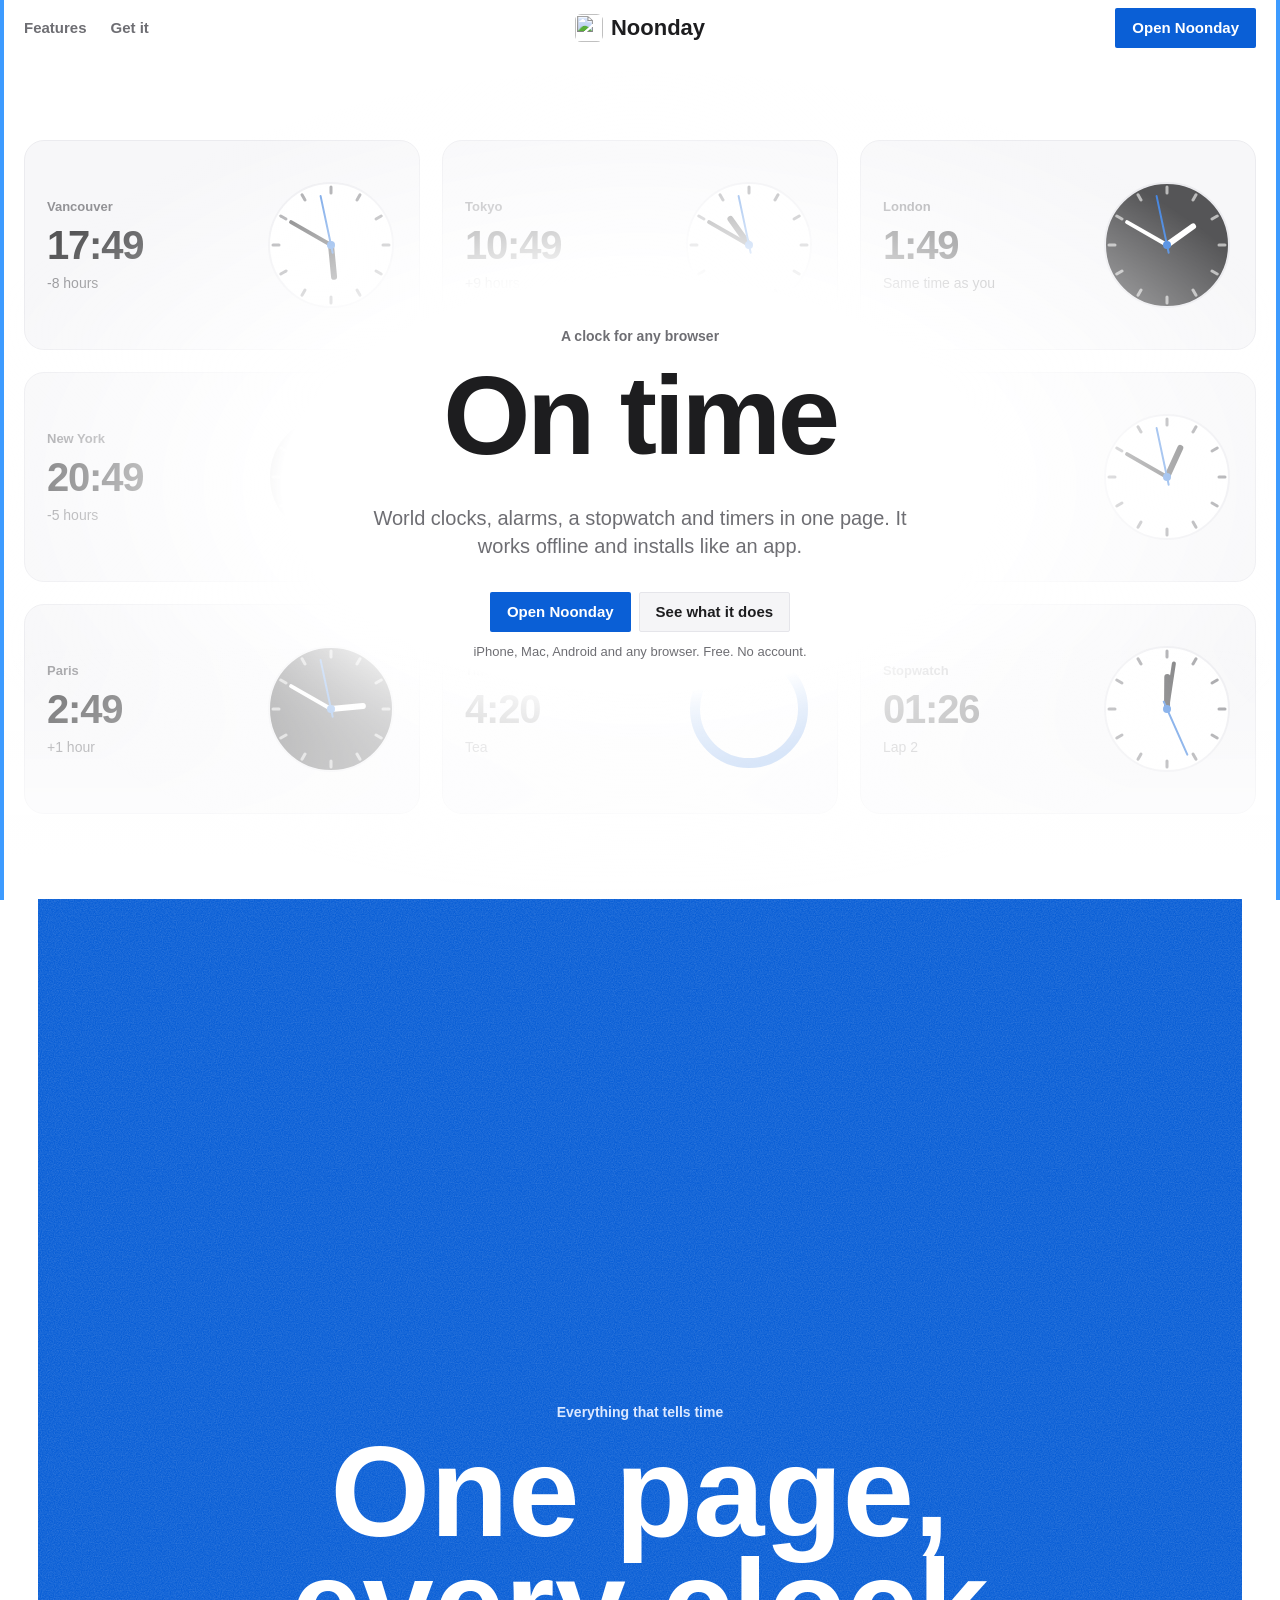
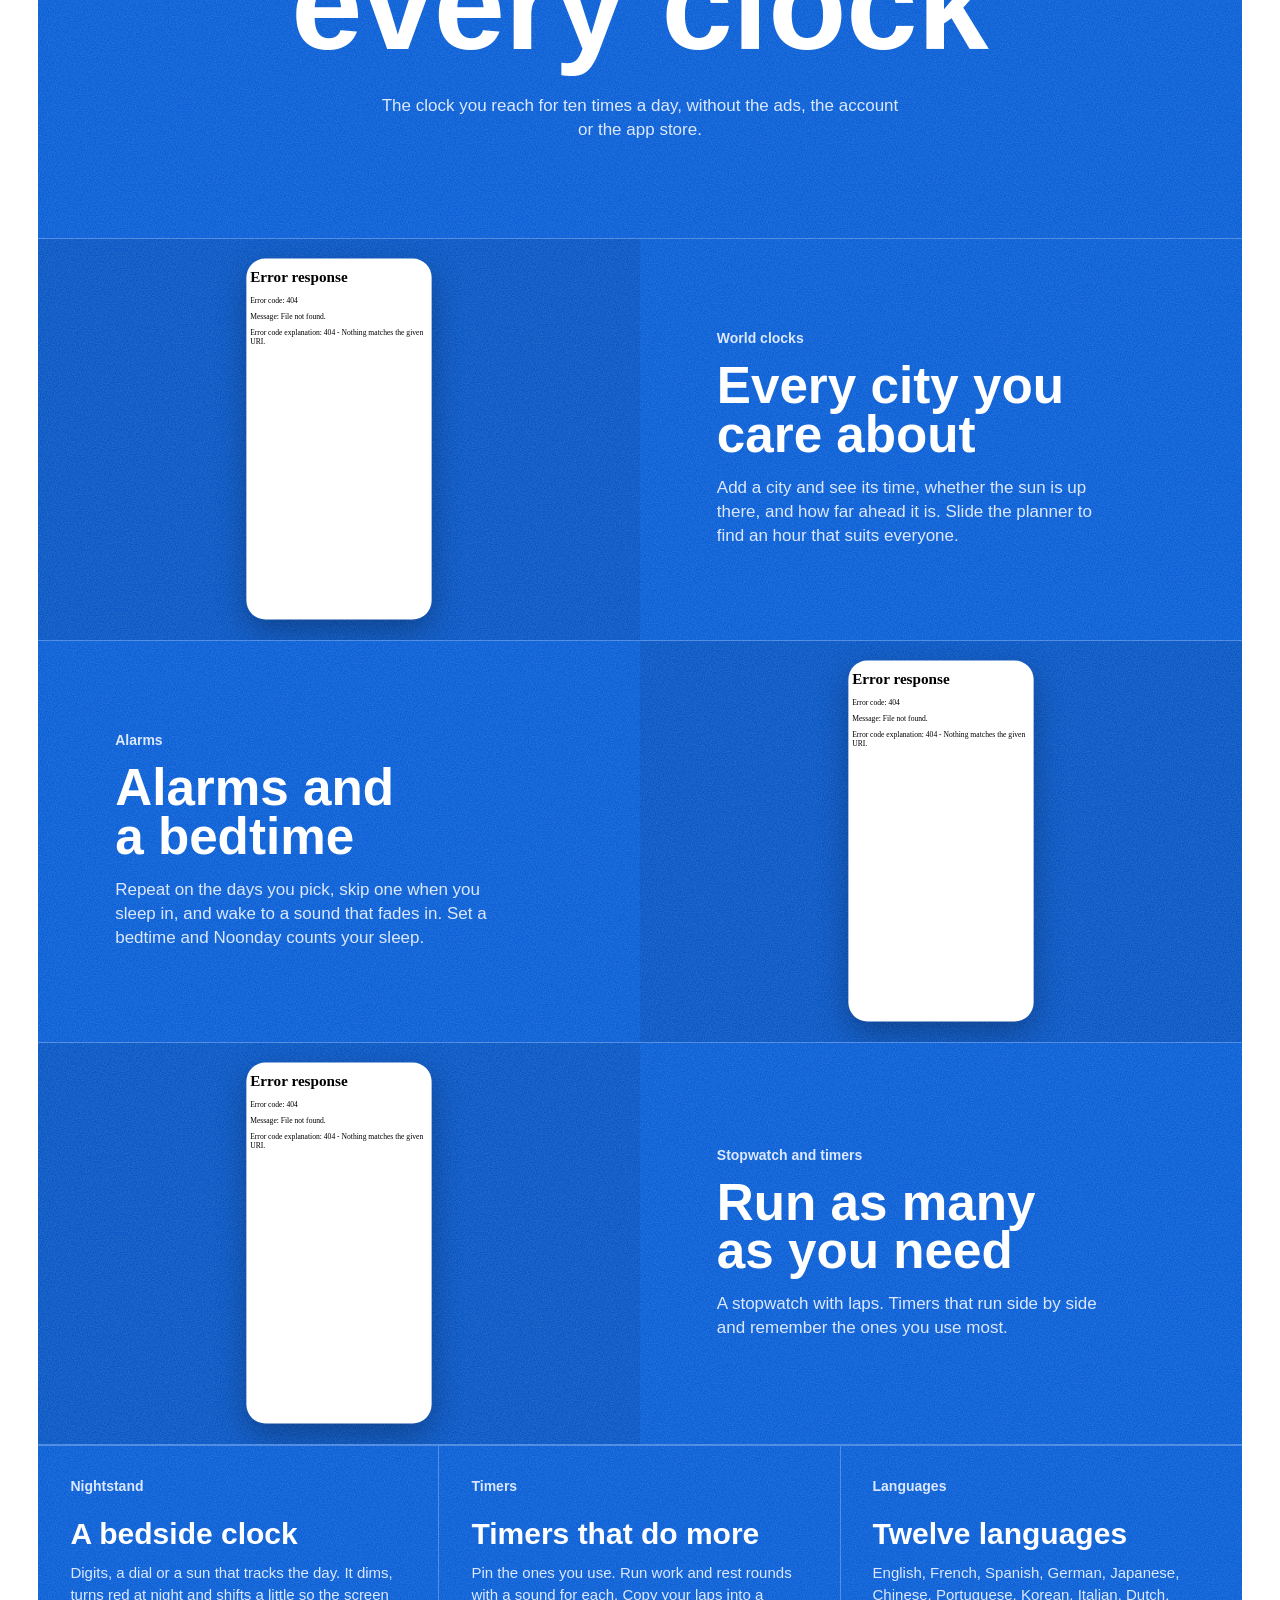
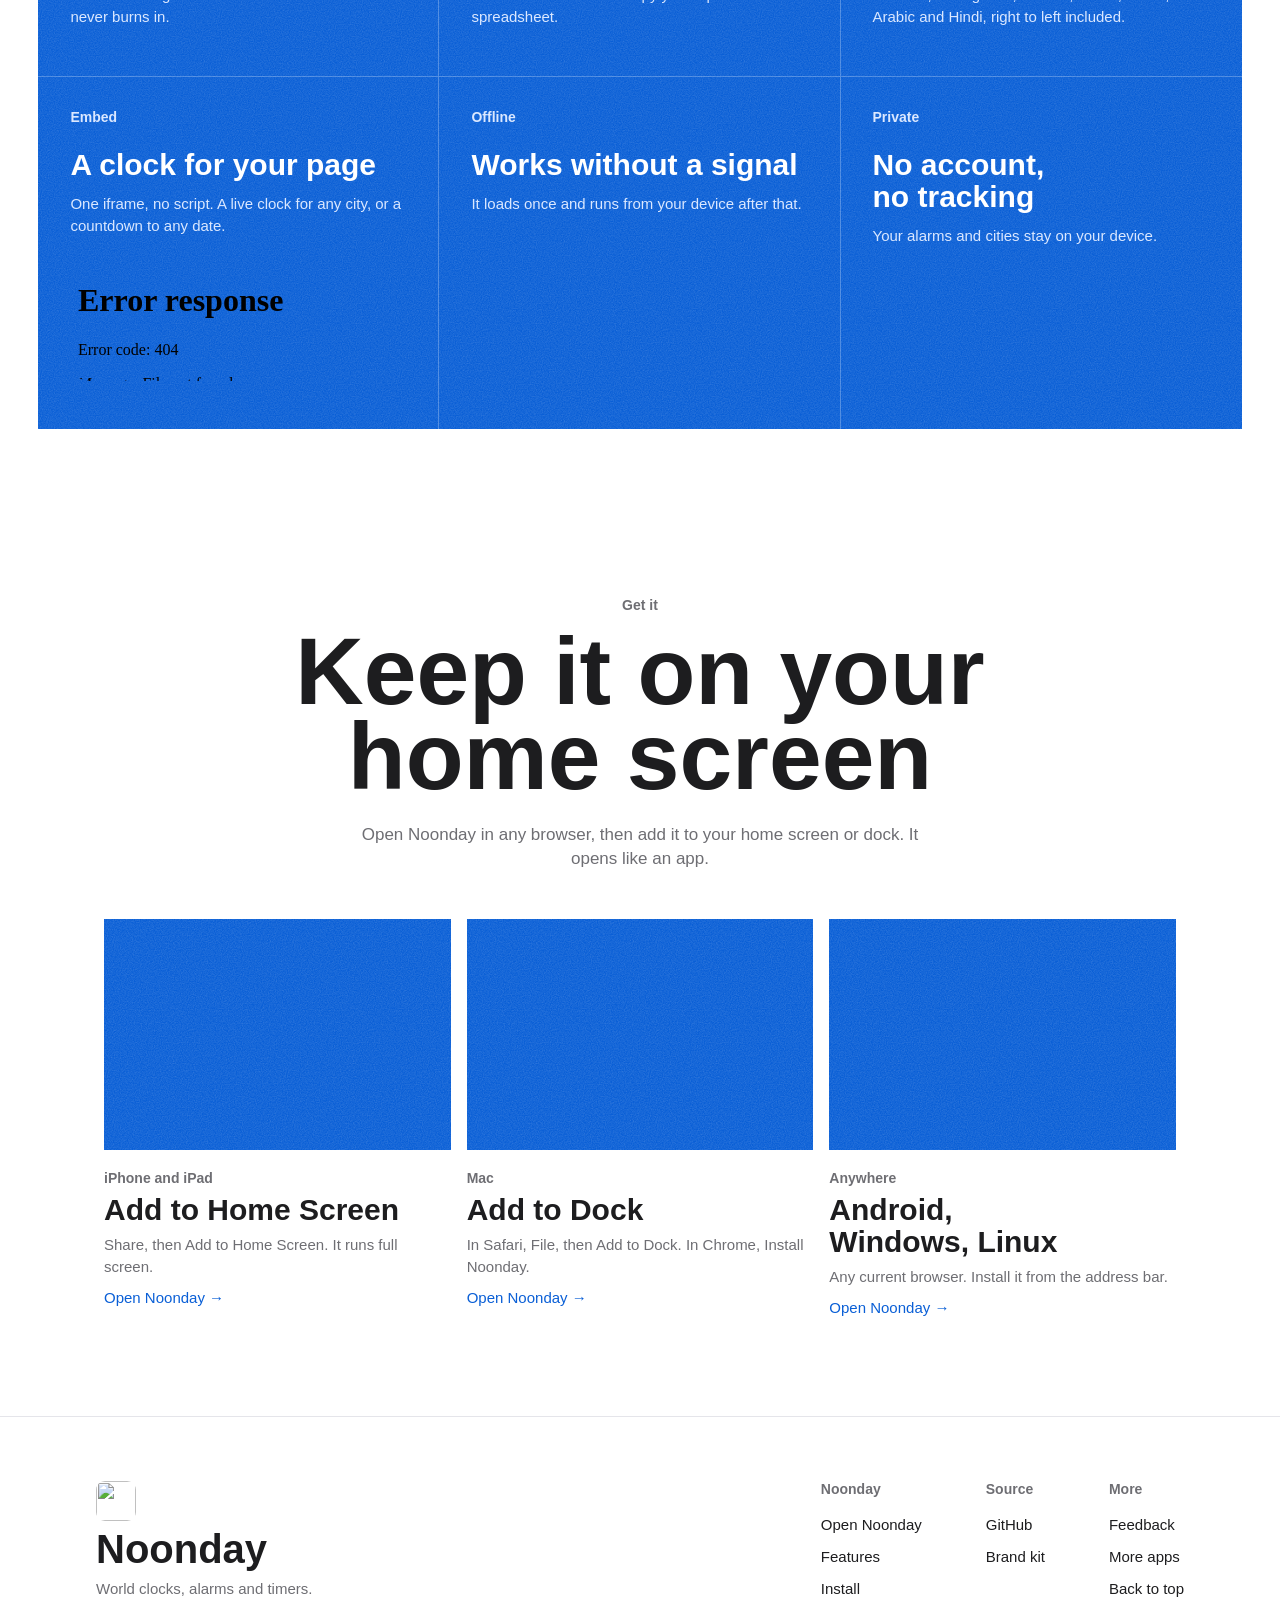
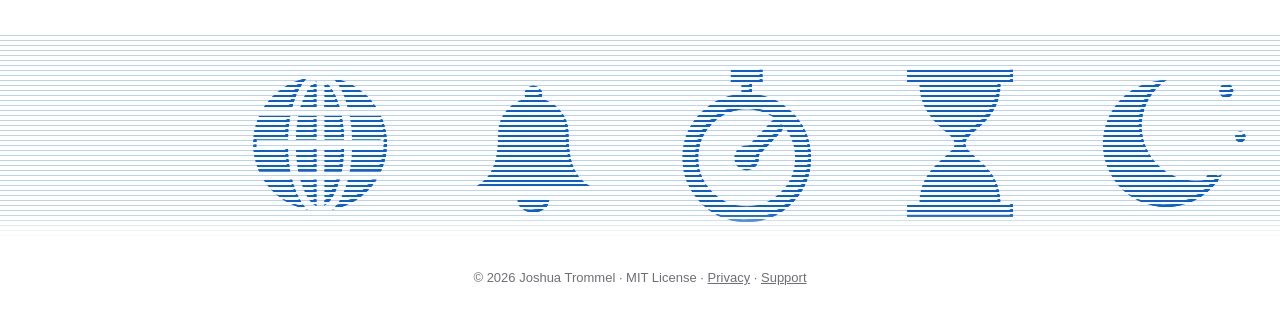
==== index.html @ eb9443a4 "Rename Horula to Noonday Co-Authored-By: Claude Opus 5.5 <noreply@anthropic.com> Claude-Session: htt" ====
<!DOCTYPE html>
<html lang="en">
<head>
<script>document.documentElement.classList.add('js')</script>
<meta charset="UTF-8">
<meta name="viewport" content="width=device-width, initial-scale=1.0, viewport-fit=cover">
<title>Noonday. World clocks, alarms and timers.</title>
<meta name="description" content="A clock for your phone, Mac or any browser. World clocks, alarms, a bedtime schedule, a stopwatch, timers and a nightstand mode. Works offline. No account.">
<meta name="theme-color" content="#ffffff" media="(prefers-color-scheme: light)">
<meta name="theme-color" content="#000000" media="(prefers-color-scheme: dark)">
<link rel="canonical" href="https://noonday.jaybulb.com/">
<link rel="icon" href="favicon.svg?v=2" type="image/svg+xml">
<link rel="icon" href="favicon-32.png?v=2" sizes="32x32">
<link rel="apple-touch-icon" href="apple-touch-icon.png?v=2">
<link rel="manifest" href="manifest.webmanifest">
<meta property="og:type" content="website">
<meta property="og:site_name" content="Noonday">
<meta property="og:title" content="Noonday. World clocks, alarms and timers.">
<meta property="og:description" content="World clocks, alarms, a stopwatch and timers in one page. Works offline.">
<meta property="og:url" content="https://noonday.jaybulb.com/">
<meta property="og:image" content="https://noonday.jaybulb.com/og.png">
<meta name="twitter:card" content="summary_large_image">
<link rel="stylesheet" href="tokens.css">
<link rel="stylesheet" href="landing.css">
<link rel="stylesheet" href="hero.css?v=1">
</head>
<body>

<header class="nav" aria-label="Site">
  <nav class="nav-links" aria-label="Main">
    <a href="#features">Features</a>
    <a href="#get">Get it</a>
  </nav>
  <a class="nav-brand" href="#top" aria-label="Noonday home"><img src="icon.svg" alt="" width="28" height="28"><span>Noonday</span></a>
  <div class="nav-end">
    <a class="btn btn-solid" href="app">Open Noonday</a>
  </div>
</header>

<!-- Art drawn for this page by scripts/gen_art.py and dithered to halftone. Nothing borrowed. -->
<main id="top">
<section class="hero">
  <div class="hero-bg" aria-hidden="true" inert><div class="cwall" id="cwall"></div></div>
  <div class="wrap center hero-copy">
    <p class="label">A clock for any browser</p>
    <h1>On time</h1>
    <p class="lead">World clocks, alarms, a stopwatch and timers in one page. It works offline and installs like an app.</p>
    <div class="cta">
      <a class="btn btn-solid" href="app">Open Noonday</a>
      <a class="btn btn-ghost" href="#features">See what it does</a>
    </div>
    <p class="fine">iPhone, Mac, Android and any browser. Free. No account.</p>
  </div>

</section>

<section class="band" id="features">
  <div class="band-head">
    <div class="art band-art" data-speed=".25" style="--img: url(art/band.png)" aria-hidden="true"></div>
    <div class="band-copy reveal">
      <p class="label">Everything that tells time</p>
      <h2>One page, every clock</h2>
      <p>The clock you reach for ten times a day, without the ads, the account or the app store.</p>
    </div>
  </div>
  <div class="frows">
    <article class="frow reveal"><div class="art live" data-speed=".2" style="--img: url(art/world.png)"><iframe class="demo-app" src="app?demo=world" title="Noonday World Clock, playing by itself" tabindex="-1" loading="lazy"></iframe></div><div><p class="label">World clocks</p><h3>Every city you care about</h3><p>Add a city and see its time, whether the sun is up there, and how far ahead it is. Slide the planner to find an hour that suits everyone.</p></div></article>
    <article class="frow reveal"><div class="art live" data-speed=".2" style="--img: url(art/alarm.png)"><iframe class="demo-app" src="app?demo=alarms" title="Noonday Alarms, playing by itself" tabindex="-1" loading="lazy"></iframe></div><div><p class="label">Alarms</p><h3>Alarms and a bedtime</h3><p>Repeat on the days you pick, skip one when you sleep in, and wake to a sound that fades in. Set a bedtime and Noonday counts your sleep.</p></div></article>
    <article class="frow reveal"><div class="art live" data-speed=".2" style="--img: url(art/timer.png)"><iframe class="demo-app" src="app?demo=stopwatch" title="Noonday Stopwatch, playing by itself" tabindex="-1" loading="lazy"></iframe></div><div><p class="label">Stopwatch and timers</p><h3>Run as many as you need</h3><p>A stopwatch with laps. Timers that run side by side and remember the ones you use most.</p></div></article>
  </div>
  <div class="cells">
    <article class="cell reveal"><p class="label">Nightstand</p><h3>A bedside clock</h3><p>Digits, a dial or a sun that tracks the day. It dims, turns red at night and shifts a little so the screen never burns in.</p></article>
    <article class="cell reveal"><p class="label">Timers</p><h3>Timers that do more</h3><p>Pin the ones you use. Run work and rest rounds with a sound for each. Copy your laps into a spreadsheet.</p></article>
    <article class="cell reveal"><p class="label">Languages</p><h3>Twelve languages</h3><p>English, French, Spanish, German, Japanese, Chinese, Portuguese, Korean, Italian, Dutch, Arabic and Hindi, right to left included.</p></article>
    <article class="cell reveal"><p class="label">Embed</p><h3>A clock for your page</h3><p>One iframe, no script. A live clock for any city, or a countdown to any date.</p><iframe class="embed" src="embed?city=Tokyo" title="A Noonday clock for Tokyo, embedded" loading="lazy"></iframe></article>
    <article class="cell reveal"><p class="label">Offline</p><h3>Works without a signal</h3><p>It loads once and runs from your device after that.</p></article>
    <article class="cell reveal"><p class="label">Private</p><h3>No account, no tracking</h3><p>Your alarms and cities stay on your device.</p></article>
  </div>
</section>

<section class="sec" id="get">
  <div class="wrap center">
    <i class="mark reveal" aria-hidden="true"></i>
    <p class="label reveal">Get it</p>
    <h2 class="reveal">Keep it on your home screen</h2>
    <p class="body reveal">Open Noonday in any browser, then add it to your home screen or dock. It opens like an app.</p>
    <div class="prods">
      <article class="prod reveal">
        <div class="art prod-art" data-speed=".1" style="--img: url(art/card-stopwatch.png)" aria-hidden="true"></div>
        <p class="label">iPhone and iPad</p><h3>Add to Home Screen</h3><p>Share, then Add to Home Screen. It runs full screen.</p><a href="app">Open Noonday &rarr;</a>
      </article>
      <article class="prod reveal">
        <div class="art prod-art" data-speed=".1" style="--img: url(art/card-pendulum.png)" aria-hidden="true"></div>
        <p class="label">Mac</p><h3>Add to Dock</h3><p>In Safari, File, then Add to Dock. In Chrome, Install Noonday.</p><a href="app">Open Noonday &rarr;</a>
      </article>
      <article class="prod reveal">
        <div class="art prod-art" data-speed=".1" style="--img: url(art/card-night.png)" aria-hidden="true"></div>
        <p class="label">Anywhere</p><h3>Android, Windows, Linux</h3><p>Any current browser. Install it from the address bar.</p><a href="app">Open Noonday &rarr;</a>
      </article>
    </div>
  </div>
</section>
</main>

<footer class="foot">
  <div class="foot-top">
    <div class="foot-brand"><img src="icon.svg" alt="" width="40" height="40"><b>Noonday</b><p>World clocks, alarms and timers.</p></div>
    <nav class="foot-cols" aria-label="Footer">
      <div><p class="label">Noonday</p><a href="app">Open Noonday</a><a href="#features">Features</a><a href="#get">Install</a></div>
      <div><p class="label">Source</p><a href="https://github.com/nulljosh/noonday">GitHub</a><a href="https://github.com/nulljosh/noonday/blob/main/brand/BRAND.md">Brand kit</a></div>
      <div><p class="label">More</p><a href="mailto:trommatic@icloud.com?subject=Noonday">Feedback</a><a href="https://jaybulb.com">More apps</a><a href="#top">Back to top</a></div>
    </nav>
  </div>
  <div class="word-band" aria-hidden="true"><canvas class="word-canvas"></canvas>
  <div class="glyphs">
    <svg viewBox="0 0 64 64"><circle cx="32" cy="32" r="22"/><ellipse cx="32" cy="32" rx="9" ry="22"/><path d="M10 32h44M14 20h36M14 44h36"/></svg>
    <svg viewBox="0 0 64 64"><path d="M16 46V30a16 16 0 0 1 32 0v16l5 6H11z"/><path d="M28 56a4 4 0 0 0 8 0"/></svg>
    <svg viewBox="0 0 64 64"><circle cx="32" cy="36" r="20"/><path d="M28 8h8M32 8v8M32 36l9-9"/></svg>
    <svg viewBox="0 0 64 64"><path d="M16 8h32M16 56h32M18 8c0 14 14 16 14 24S18 42 18 56M46 8c0 14-14 16-14 24s14 10 14 24"/></svg>
    <svg viewBox="0 0 64 64"><path d="M44 40A20 20 0 1 1 26 12a16 16 0 0 0 18 28z"/></svg>
    <svg viewBox="0 0 1024 1024" class="glyph-mark"><path d="M512 242 A270 270 0 1 1 278 377" /><path d="M512 512 L372 431"/><circle cx="512" cy="512" r="56" stroke="none"/></svg>
  </div>
  </div>
  <p class="legal">&copy; 2026 Joshua Trommel &middot; MIT License &middot; <a href="privacy">Privacy</a> &middot; <a href="support">Support</a></p>
</footer>

<script>
// fade sections in as they scroll into view
(function () {
  var els = document.querySelectorAll('.reveal');
  if (!('IntersectionObserver' in window)) { els.forEach(function (e) { e.classList.add('in'); }); return; }
  var io = new IntersectionObserver(function (es) { es.forEach(function (e) { if (e.isIntersecting) { e.target.classList.add('in'); io.unobserve(e.target); } }); }, { rootMargin: '0px 0px -10% 0px' });
  els.forEach(function (e) { io.observe(e); });
})();
// header turns solid once you scroll; art drifts slower than the page (parallax); demo apps scale to their box
(function () {
  var nav = document.querySelector('.nav'), layers = [].slice.call(document.querySelectorAll('[data-speed]')), still = matchMedia('(prefers-reduced-motion: reduce)'), queued = false;
  function paint() {
    queued = false; nav.classList.toggle('solid', scrollY > 8);
    if (still.matches) return;
    layers.forEach(function (el) { var r = el.getBoundingClientRect(); if (r.bottom < -200 || r.top > innerHeight + 200) return; el.style.setProperty('--py', ((r.top + r.height / 2 - innerHeight / 2) * -el.dataset.speed).toFixed(1) + 'px'); });
  }
  function fit() { document.querySelectorAll('.art.live').forEach(function (a) { a.style.setProperty('--k', Math.min(a.clientHeight * .9 / 760, a.clientWidth * .8 / 390).toFixed(3)); }); paint(); }
  addEventListener('scroll', function () { if (!queued) { queued = true; requestAnimationFrame(paint); } }, { passive: true });
  addEventListener('resize', fit); fit();
})();
</script>
<script src="footer-band.js" defer></script>
<script src="hero.js?v=1" defer></script>
</body>
</html>
---- tokens.css ----
/* Noonday design tokens. One source for the landing and the app. Shared system: 8 point grid, one radius set,
   48 point capsule controls. Blue is the only colour Noonday owns. */

:root {
  /* colour */
  --accent: #0a5fd6;          /* actions and links; blue, AA on paper */
  --btn: #0a5fd6;             /* solid buttons, white label */
  --frame: #3d9bff;           /* the thin rule down the window edges */
  --band: #0a5fd6;            /* full-bleed sections, white text AA */
  --band-sub: #dbe8ff;        /* secondary text on the band, AA */
  --band-art: #9cc4ff;        /* halftone on the band */
  --band-line: rgba(255, 255, 255, .26);
  --accent-light: #3d9bff;    /* icon gradient top */
  --accent-deep: #0a5fd6;     /* icon gradient bottom */
  --ring: color-mix(in srgb, var(--accent) 30%, transparent);
  --bg: #ffffff;
  --surface: #f5f5f7;
  --line: #e5e5ea;
  --text: #1d1d1f;
  --sub: #6e6e73;

  /* type */
  --display: -apple-system, BlinkMacSystemFont, "SF Pro Display", "SF Pro", Lato, "Helvetica Neue", Helvetica, Arial, sans-serif;
  --font: -apple-system, BlinkMacSystemFont, "SF Pro Text", "SF Pro", Lato, "Helvetica Neue", Helvetica, Arial, sans-serif;   /* system only: SF, then Lato, then Helvetica */
  --size-title: 34px;         /* section heads: 40 line */
  --size-headline: 20px;      /* card heads: 28 line */
  --size-body: 17px;          /* 24 line */
  --size-footnote: 13px;      /* 16 line */

  /* space: the 8 point grid */
  --sp-1: 4px; --sp-2: 8px; --sp-3: 12px; --sp-4: 16px; --sp-5: 24px; --sp-6: 32px; --sp-7: 48px; --sp-8: 64px; --sp-9: 96px;
  --measure: 680px;
  --wrap: 1120px;

  /* shape */
  --control: 48px;
  --r-card: 28px;
  --r-group: 20px;
  --r-row: 8px;
  --r-pill: 999px;
  --r-sq: 2px;                /* landing buttons and panels */
  --r-icon: 22.5%;
  --motion: .2s ease;
}

@media (prefers-color-scheme: dark) {
  :root:not([data-theme="light"]) {
    --accent: #4da3ff;
    --btn: #0a62d8;
    --frame: #0a62d8;
    --band: #0a4aa8;
    --band-sub: #cfe0ff;
    --band-art: #6aa6f0;
    --bg: #000000;
    --surface: #1c1c1e;
    --line: #38383a;
    --text: #f5f5f7;
    --sub: #98989d;
  }
}
---- landing.css ----
/* Noonday landing, after Bugle and Hermes: a white page in a thin blue rule, giant bold headlines set like a
   masthead, tiny labels, small square buttons, and one full-bleed vermilion band where the clockwork
   sits in halftone. Every colour, both faces and the radii come from tokens.css. */
:root {
  /* film grain: white fractal noise, laid over every blue surface */
  --grain: url("data:image/svg+xml,%3Csvg xmlns='http://www.w3.org/2000/svg' width='180' height='180'%3E%3Cfilter id='n'%3E%3CfeTurbulence type='fractalNoise' baseFrequency='.85' numOctaves='3' stitchTiles='stitch'/%3E%3CfeColorMatrix values='0 0 0 0 1 0 0 0 0 1 0 0 0 0 1 .22 0 0 0 -.06'/%3E%3C/filter%3E%3Crect width='100%25' height='100%25' filter='url(%23n)'/%3E%3C/svg%3E");
}
/* Halftone art: each image is a dot mask (art/*.png, drawn and dithered by scripts/gen_art.py), tinted with --band-art */
.art { position: relative; overflow: hidden; background: var(--grain), var(--band); }
.art::before { content: ""; position: absolute; inset: -12% 0; transform: translate3d(0, var(--py, 0px), 0); background: var(--band-art); -webkit-mask: var(--img) center / cover no-repeat; mask: var(--img) center / cover no-repeat; }
* { box-sizing: border-box; margin: 0; }
html { scroll-behavior: smooth; }
body { font-family: var(--font); font-size: var(--size-body); line-height: 24px; color: var(--text); background: var(--bg); -webkit-font-smoothing: antialiased; }
a { color: inherit; }
.wrap { max-width: var(--wrap); margin: 0 auto; padding: 0 var(--sp-5); }
.center { text-align: center; }

h1, h2, h3, .label { font-family: var(--display); font-weight: 700; }
h1, h2, h3 { text-wrap: balance; }
h1 { font-size: clamp(44px, 9vw, 112px); line-height: 1; letter-spacing: -.03em; }   /* a headline, not the name: the label above carries that */
h2 { font-size: clamp(52px, 7.4vw, 112px); line-height: .9; }
h3 { font-size: 30px; line-height: 32px; }
.label { font-size: 14px; line-height: 16px; color: var(--sub); margin-bottom: var(--sp-4); }
/* the mark, in the accent, over a section title */
.mark { display: block; width: 56px; height: 56px; margin: 0 auto var(--sp-4); background: var(--accent); -webkit-mask: url(mark.svg) center / contain no-repeat; mask: url(mark.svg) center / contain no-repeat; }

.btn { height: 40px; padding: 0 var(--sp-4); border-radius: var(--r-sq); display: inline-flex; align-items: center; font: 700 15px/1 var(--display); text-decoration: none; white-space: nowrap; border: 1px solid transparent; transition: background var(--motion), border-color var(--motion); }
.btn-solid { background: var(--btn); color: #fff; }
.btn-solid:hover { background: color-mix(in srgb, var(--btn) 82%, #fff); }
.btn-ghost { background: var(--surface); color: var(--text); border-color: var(--line); }
.btn-ghost:hover { border-color: var(--text); }
.btn:focus-visible, .foot-cols a:focus-visible, .prod a:focus-visible, .nav a:focus-visible { outline: 3px solid var(--ring); outline-offset: 2px; }

.nav { position: sticky; top: 0; z-index: 10; display: grid; grid-template-columns: 1fr auto 1fr; align-items: center; gap: var(--sp-5); height: 56px; padding: 0 var(--sp-5); background: color-mix(in srgb, var(--bg) 88%, transparent); backdrop-filter: blur(20px); -webkit-backdrop-filter: blur(20px); border-bottom: 1px solid var(--line); }
.nav-brand { grid-column: 2; display: flex; align-items: center; gap: var(--sp-2); font: 700 22px/1 var(--display); text-decoration: none; }
.nav-brand img { width: 28px; height: 28px; border-radius: var(--r-icon); }
.nav-links, .nav-get { display: flex; gap: var(--sp-5); font: 700 15px/1 var(--display); }
.nav-links a, .nav-get { text-decoration: none; color: var(--sub); }
.nav-links a:hover, .nav-get:hover { color: var(--text); }
.nav-end { grid-column: 3; justify-self: end; display: flex; align-items: center; gap: var(--sp-5); }
/* the thin rule down both edges of the window */
@media (min-width: 900px) { body::after { content: ""; position: fixed; inset: 0; border-inline: 4px solid var(--frame); pointer-events: none; z-index: 30; } }

.hero { position: relative; overflow: hidden; margin-top: -57px; padding: calc(var(--sp-9) + 57px) 0 var(--sp-8);   /* runs up under the see-through header */ background: linear-gradient(180deg, color-mix(in srgb, var(--accent) 12%, var(--bg)) 0, var(--bg) 70%); }
.hero > * { position: relative; }
/* the header's own background: a soft blue wash with halftone clockwork drifting behind it */
.hero > .hero-art { position: absolute; inset: 0; height: 70%; pointer-events: none; -webkit-mask: linear-gradient(#000, transparent); mask: linear-gradient(#000, transparent); }
.hero-art::before { content: ""; position: absolute; inset: -20% 0; background: color-mix(in srgb, var(--accent) 22%, transparent); -webkit-mask: var(--img) center / cover no-repeat; mask: var(--img) center / cover no-repeat; transform: translate3d(0, var(--py, 0px), 0); }
.nav { transition: background var(--motion), box-shadow var(--motion); }
.nav:not(.solid) { background: transparent; border-bottom-color: transparent; backdrop-filter: none; -webkit-backdrop-filter: none; }
.nav.solid { box-shadow: 0 1px 12px rgba(0, 0, 0, .06); }
/* feature rows: the real app in demo mode, scaled into the art */
.art.live iframe { position: absolute; left: 50%; top: 50%; width: 390px; height: 760px; border: 0; border-radius: 40px; background: var(--bg); pointer-events: none; transform: translate(-50%, -50%) scale(var(--k, .5)); box-shadow: 0 24px 64px rgba(0, 0, 0, .28); }
.lead { max-width: 560px; margin: var(--sp-6) auto 0; color: var(--sub); font-size: 20px; line-height: 28px; }
.cta { display: flex; flex-wrap: wrap; gap: var(--sp-2); margin-top: var(--sp-6); }
.center .cta { justify-content: center; }
.fine { margin-top: var(--sp-3); font-size: var(--size-footnote); line-height: 16px; color: var(--sub); }

/* the live clock on a stage: the real app.html, no frame around it */
.demo-wrap { margin: var(--sp-8) clamp(0px, 3vw, 44px) 0; }
.stage { position: relative; overflow: hidden; background: var(--grain), var(--band); padding: clamp(24px, 6vw, 96px) clamp(12px, 7vw, 128px); }
.stage-art { position: absolute; inset: 0; background: none; opacity: .5; }
.app { position: relative; display: block; width: 100%; max-width: 440px; height: 760px; margin: 0 auto; border: 0; border-radius: var(--r-sq); background: var(--bg); }
.demo-hint { margin-top: var(--sp-3); font-size: var(--size-footnote); color: var(--sub); text-align: center; }

/* The band: clockwork in halftone beside the section head, then the features as rows and ruled cells */
.band { margin: 0 clamp(0px, 3vw, 44px); background: var(--grain), var(--band); color: #fff; overflow: hidden; }
.band .label { color: var(--band-sub); }
.band-head { text-align: center; }
.band-art { aspect-ratio: 19 / 10; max-height: 86vh; width: 100%; background: none; -webkit-mask-image: linear-gradient(#000 45%, transparent 92%); mask-image: linear-gradient(#000 45%, transparent 92%); }
.band-copy { position: relative; margin-top: -10vw; padding: 0 var(--sp-5) var(--sp-9); }
.band-copy h2 { font-size: clamp(60px, 10vw, 168px); line-height: .88; }
.band-copy p:last-child { margin: var(--sp-6) auto 0; max-width: 520px; color: var(--band-sub); }
.frows { border-top: 1px solid var(--band-line); }
.frow { display: grid; grid-template-columns: 1fr 1fr; align-items: center; border-bottom: 1px solid var(--band-line); }
.frow .art { aspect-ratio: 3 / 2; background: var(--grain), color-mix(in srgb, #000 8%, var(--band)); }
.frow:nth-child(even) .art { order: 2; }
.frow > div:not(.art) { padding: var(--sp-7) clamp(24px, 6vw, 96px); max-width: 560px; }
.frow h3 { font-size: clamp(40px, 4vw, 60px); line-height: .95; }
.frow p:last-child { margin-top: var(--sp-4); color: var(--band-sub); }
.cells { display: grid; grid-template-columns: repeat(3, 1fr); border-top: 1px solid var(--band-line); }
.cell { padding: var(--sp-6) var(--sp-6) var(--sp-7); border-right: 1px solid var(--band-line); border-bottom: 1px solid var(--band-line); }
.cell:nth-child(3n) { border-right: 0; }
.cell:nth-last-child(-n+3) { border-bottom: 0; }
.cell .label { margin-bottom: var(--sp-5); }
.cell iframe.embed { display: block; width: 100%; height: 120px; margin-top: var(--sp-5); border: 0; border-radius: var(--r-group); background: transparent; }
.cell h3 + p { margin-top: var(--sp-3); color: var(--band-sub); font-size: 15px; line-height: 22px; }

.sec { padding: var(--sp-9) 0; }
.body { color: var(--sub); margin: var(--sp-5) auto 0; max-width: 560px; }
/* three ways to read it, each with its own halftone */
.prods { display: grid; grid-template-columns: repeat(3, 1fr); gap: var(--sp-4); margin-top: var(--sp-7); text-align: left; }
.prod { display: grid; align-content: start; gap: var(--sp-2); }
.prod-art { margin: 0 0 var(--sp-3); aspect-ratio: 3 / 2; }
.prod .label { margin-bottom: 0; }
.prod p:not(.label) { color: var(--sub); font-size: 15px; line-height: 22px; }
.prod a { color: var(--accent); font-size: 15px; text-decoration: none; }
.prod a:hover { text-decoration: underline; }

/* Footer: brand and link columns, an engraved band of glyphs, one fine line */
.foot { padding: var(--sp-8) var(--sp-4) var(--sp-5); background: var(--bg); overflow: hidden; border-top: 1px solid var(--line); }
.foot-top { max-width: var(--wrap); margin: 0 auto; padding: 0 var(--sp-4); display: flex; flex-wrap: wrap; justify-content: space-between; gap: var(--sp-7); }
.foot-brand { display: grid; gap: var(--sp-2); align-content: start; }
.foot-brand img { border-radius: var(--r-icon); }
.foot-brand b { font: 700 40px/40px var(--display); }
.foot-brand p { color: var(--sub); font-size: 15px; }
.foot-cols { display: flex; flex-wrap: wrap; gap: var(--sp-8); }
.foot-cols div { display: grid; gap: var(--sp-2); align-content: start; }
.foot-cols .label { margin-bottom: var(--sp-2); }
.foot-cols a { color: var(--text); text-decoration: none; font-size: 15px; }
.foot-cols a:hover { color: var(--accent); }
.word-band { color: var(--accent); position: relative; width: 100vw; margin: var(--sp-6) 0 0 calc(50% - 50vw); }
.word-band.live { height: clamp(120px, 16vw, 220px); }
.word-canvas { position: absolute; inset: 0; width: 100%; height: 100%; display: none; }
.word-band.live .word-canvas { display: block; }
.word-band.live .glyphs { display: none; }
/* fallback until the canvas draws (or without script): the same glyphs, flat */
.glyphs { margin-top: var(--sp-7); padding-top: var(--sp-6); border-top: 1px solid var(--line); display: flex; justify-content: space-between; align-items: center; gap: var(--sp-5); color: var(--accent); }
.glyphs svg { flex: 1 1 0; max-width: 128px; height: auto; aspect-ratio: 1; fill: none; stroke: currentColor; stroke-width: 4; stroke-linecap: round; stroke-linejoin: round; }
.glyphs .glyph-mark { stroke-width: 80; }
.legal { margin-top: var(--sp-6); font-size: var(--size-footnote); line-height: 16px; color: var(--sub); text-align: center; }
.legal a { color: inherit; }

.js .reveal { opacity: 0; transform: translateY(16px); transition: opacity .5s ease, transform .5s ease; }
.js .reveal.in { opacity: 1; transform: none; }

@media (max-width: 900px) {
  .frow .art.live { aspect-ratio: 4 / 5; }
  .frow { grid-template-columns: 1fr; }
  .frow:nth-child(even) .art { order: 0; }
  .frow > div:not(.art) { padding: var(--sp-6) var(--sp-5) var(--sp-7); }
  .band-copy { margin-top: -14vw; }
  .cells { grid-template-columns: 1fr 1fr; }
  .cell, .cell:nth-child(3n), .cell:nth-last-child(-n+3) { border-right: 1px solid var(--band-line); border-bottom: 1px solid var(--band-line); }
  .cell:nth-child(2n) { border-right: 0; }
  .cell:nth-last-child(-n+2) { border-bottom: 0; }
  .prods { grid-template-columns: 1fr; gap: var(--sp-6); }
}
@media (max-width: 600px) {
  .nav-links, .nav-get { display: none; }
  .wrap { padding: 0 var(--sp-4); }
  .hero { padding-top: calc(var(--sp-8) + 57px); }
  .cells { grid-template-columns: 1fr; }
  .cell, .cell:nth-child(2n), .cell:nth-child(3n), .cell:nth-last-child(-n+2) { border-right: 0; border-bottom: 1px solid var(--band-line); padding: var(--sp-5); }
  .cell:last-child { border-bottom: 0; }
  .foot-cols { gap: var(--sp-6); }
}
@media (prefers-reduced-motion: reduce) {
  html { scroll-behavior: auto; }
  .js .reveal { opacity: 1; transform: none; transition: none; }
  .btn { transition: none; }
}
---- hero.css ----
/* Hero: Noonday's own screens behind the copy, live: world clocks on the real time in each city, a timer running
   down, a stopwatch counting laps. Blended into the page; parallax in hero.js. */
.hero { isolation: isolate; min-height: 100svh; display: grid; align-items: center; background: var(--bg); }
.hero > .hero-copy { z-index: 2; }
.hero::before { content: ""; position: absolute; inset: 0; z-index: 1; pointer-events: none; background: radial-gradient(ellipse 56% 46% at 50% 54%, var(--bg) 50%, transparent 100%); }
.hero::after { content: ""; position: absolute; left: 0; right: 0; bottom: 0; height: 28%; z-index: 1; pointer-events: none; background: linear-gradient(transparent, var(--bg)); }
.hero > .hero-bg { position: absolute; inset: 0; z-index: 0; pointer-events: none; transform: translate3d(0, var(--py, 0), 0); will-change: transform; }
.cwall { height: 100%; max-width: 1440px; margin: 0 auto; padding: 80px 24px 24px; display: grid; grid-template-columns: repeat(3, 1fr); grid-auto-rows: 210px; gap: 22px; align-content: center; opacity: .75; }
.ck { background: var(--surface, #f5f5f7); border: 1px solid var(--line, #e5e5ea); border-radius: 20px; padding: 18px 22px; display: grid; grid-template-columns: 1fr auto; align-items: center; gap: 16px; overflow: hidden; }
.ck-txt { display: grid; gap: 4px; min-width: 0; }
.ck-k { font-size: 13px; font-weight: 600; color: var(--sub); }
.ck-big { font-size: 40px; line-height: 44px; font-weight: 700; letter-spacing: -.03em; font-variant-numeric: tabular-nums; color: var(--text); }
.ck-sub { font-size: 14px; color: var(--sub); font-variant-numeric: tabular-nums; }
.ck svg { width: 132px; height: 132px; display: block; }
.ck .face { fill: var(--bg); stroke: var(--line, #e5e5ea); stroke-width: 2; }
.ck .tick { stroke: var(--sub); stroke-width: 3; stroke-linecap: round; }
.ck .h, .ck .m { stroke: var(--text); stroke-linecap: round; }
.ck .h { stroke-width: 6; } .ck .m { stroke-width: 4; }
.ck .s { stroke: var(--accent); stroke-width: 2; stroke-linecap: round; }
.ck .hub { fill: var(--accent); }
.ck .ring-bg { fill: none; stroke: var(--line, #e5e5ea); stroke-width: 10; }
.ck .ring { fill: none; stroke: var(--accent); stroke-width: 10; stroke-linecap: round; transform: rotate(-90deg); transform-origin: 66px 66px; }
.ck.night .face { fill: var(--text); } .ck.night .h, .ck.night .m { stroke: var(--bg); } .ck.night .tick { stroke: var(--bg); opacity: .6; }
@media (max-width: 900px) { .cwall { grid-template-columns: repeat(2, 1fr); } }
@media (max-width: 560px) { .cwall { grid-template-columns: 1fr; padding: 72px 16px 16px; grid-auto-rows: 170px; align-content: start; opacity: .55; } .ck svg { width: 112px; height: 112px; } .hero::before { background: radial-gradient(ellipse 120% 46% at 50% 54%, var(--bg) 62%, transparent 100%); } }
@media (max-width: 600px) { .nav { grid-template-columns: auto 1fr; } .nav-brand { grid-column: 1; } .nav-end { grid-column: 2; justify-self: end; } }
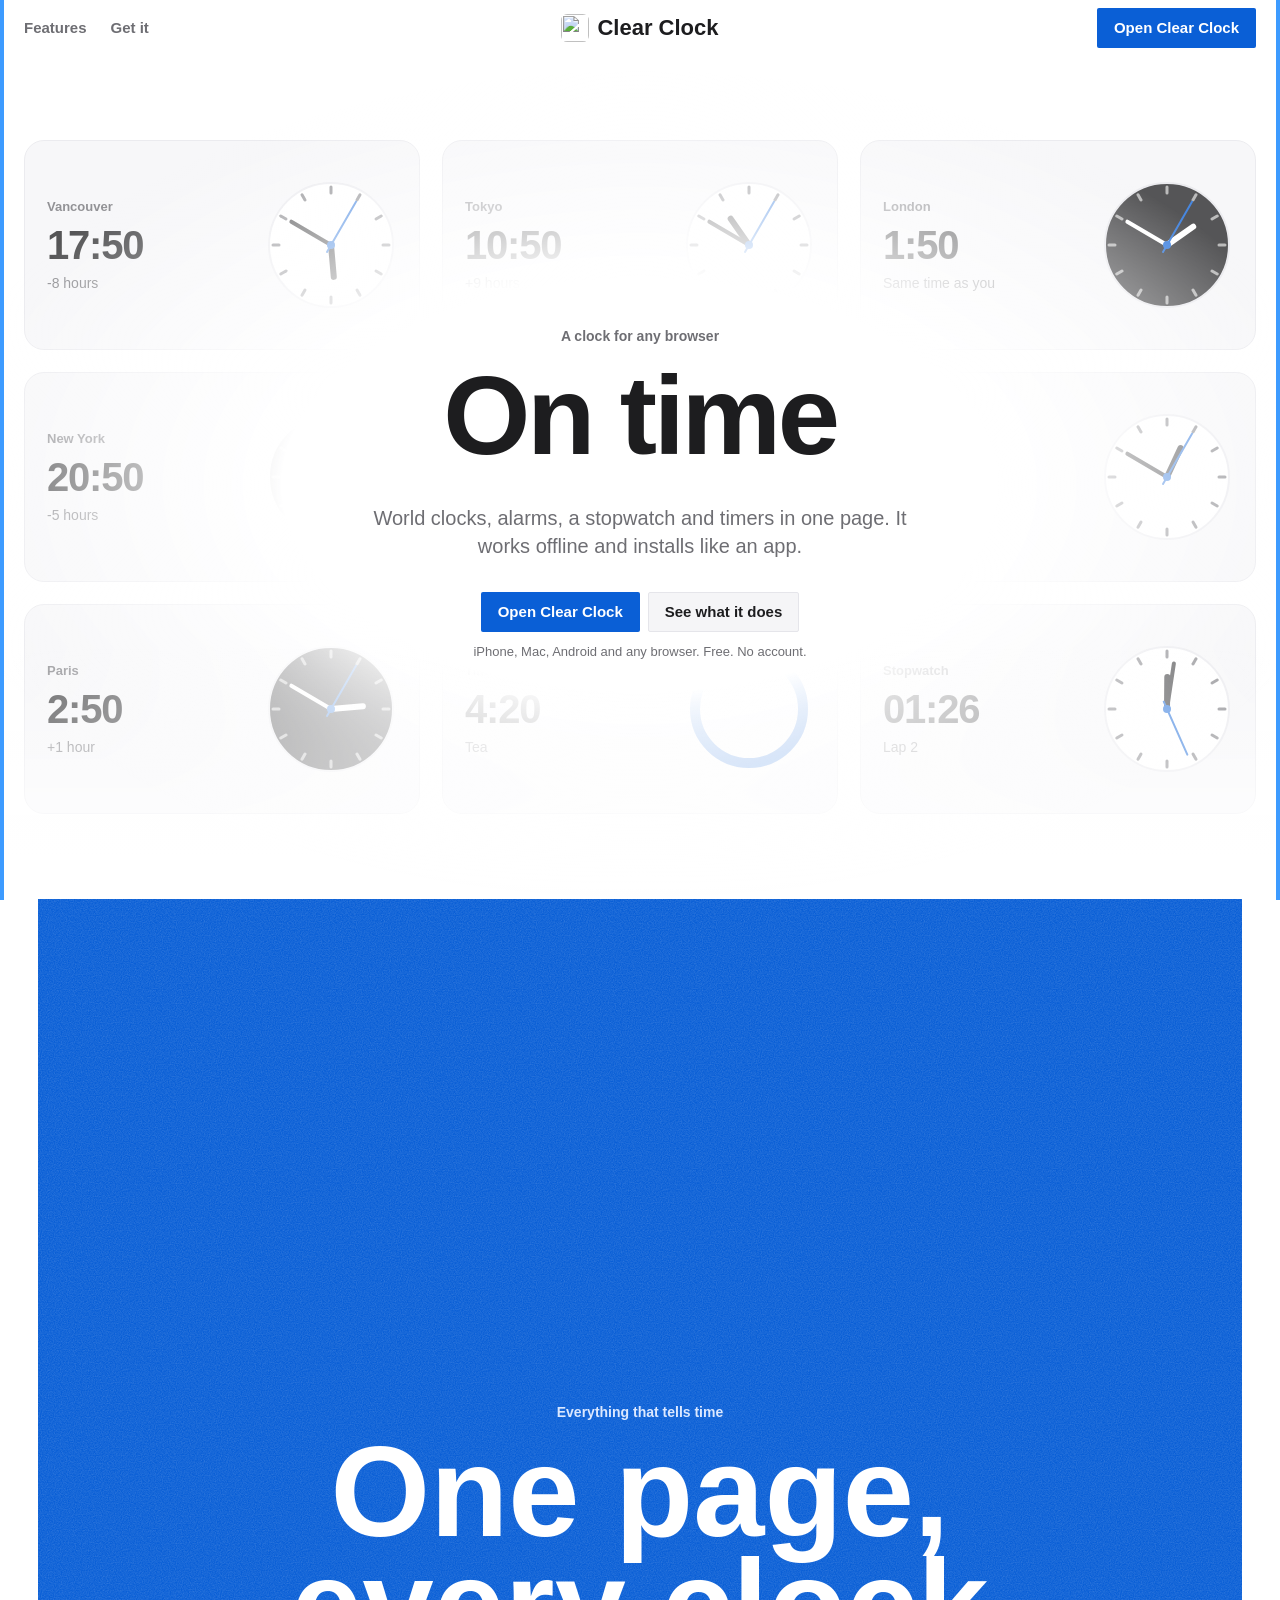
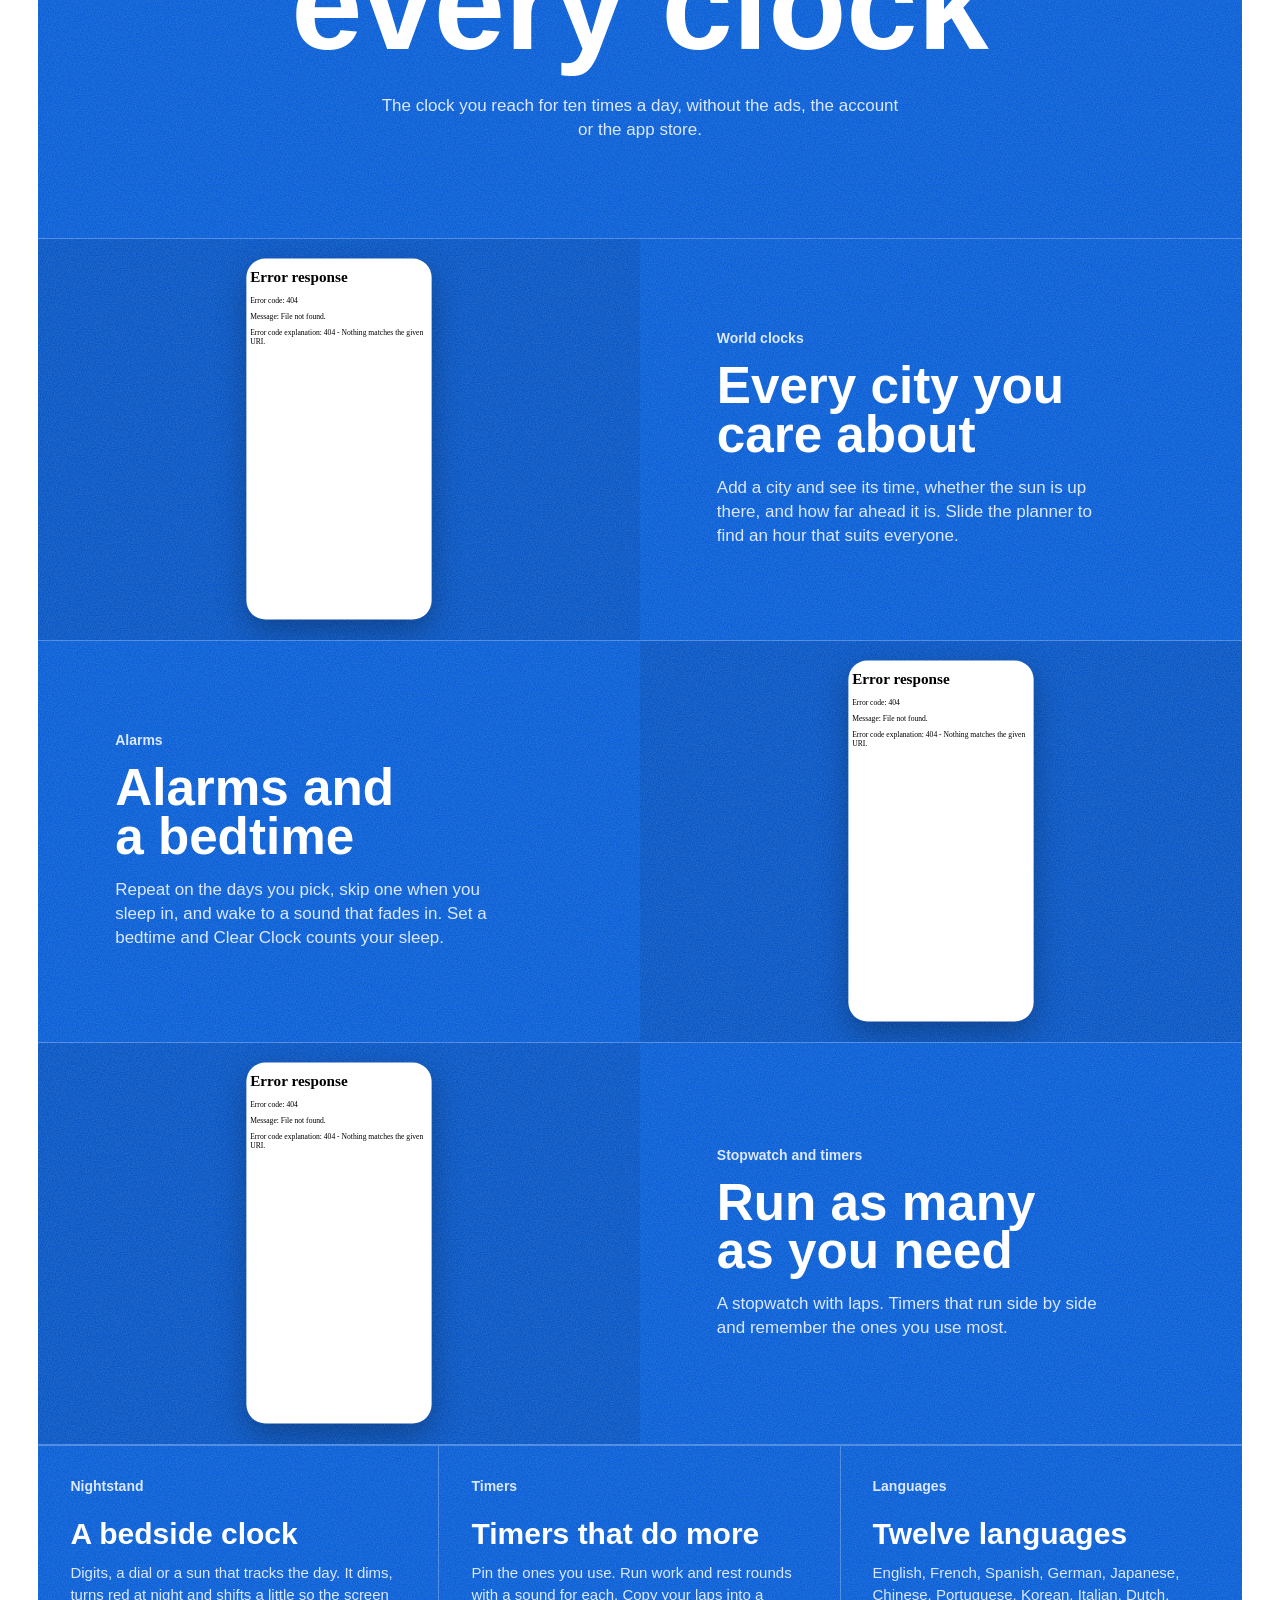
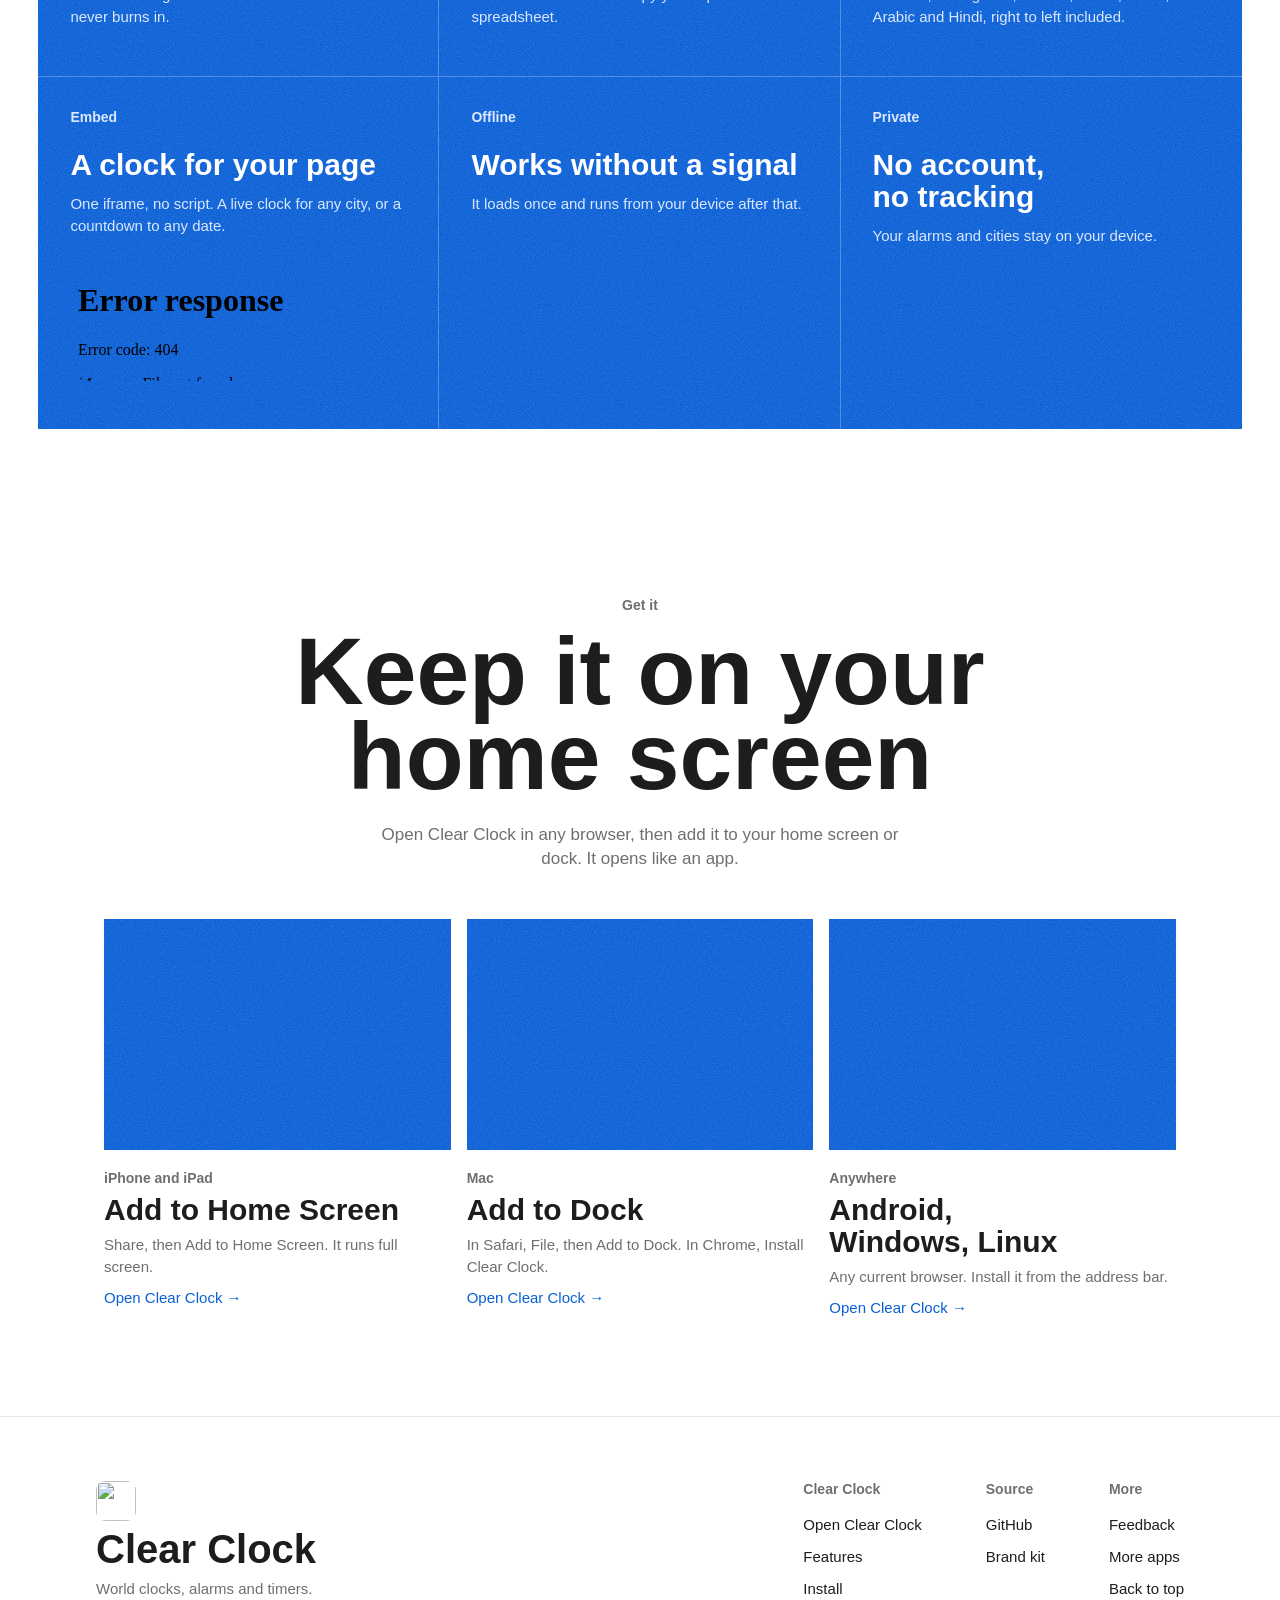
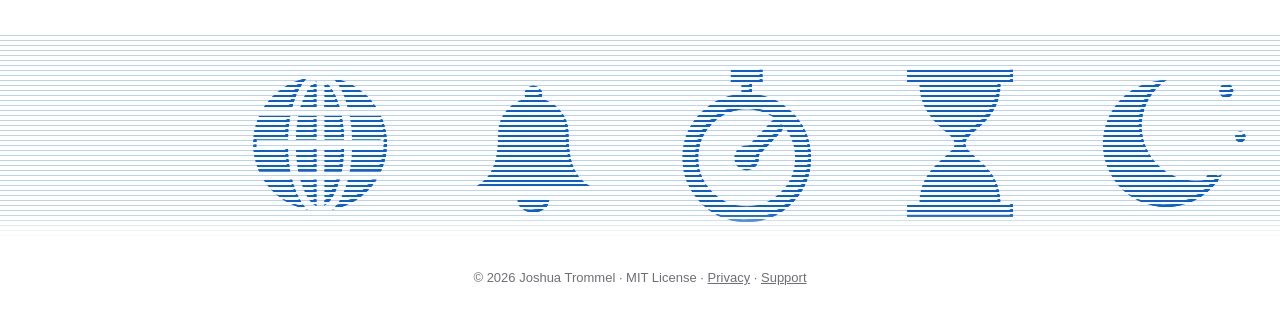
==== commit 555fc440: "Rename Noonday to Clear Clock Co-Authored-By: Claude Opus 5.5 <noreply@anthropic.com> Claude-Session" ====
--- a/index.html
+++ b/index.html
@@ -4,21 +4,21 @@
 <script>document.documentElement.classList.add('js')</script>
 <meta charset="UTF-8">
 <meta name="viewport" content="width=device-width, initial-scale=1.0, viewport-fit=cover">
-<title>Noonday. World clocks, alarms and timers.</title>
+<title>Clear Clock. World clocks, alarms and timers.</title>
 <meta name="description" content="A clock for your phone, Mac or any browser. World clocks, alarms, a bedtime schedule, a stopwatch, timers and a nightstand mode. Works offline. No account.">
 <meta name="theme-color" content="#ffffff" media="(prefers-color-scheme: light)">
 <meta name="theme-color" content="#000000" media="(prefers-color-scheme: dark)">
-<link rel="canonical" href="https://noonday.jaybulb.com/">
+<link rel="canonical" href="https://clearclock.jaybulb.com/">
 <link rel="icon" href="favicon.svg?v=2" type="image/svg+xml">
 <link rel="icon" href="favicon-32.png?v=2" sizes="32x32">
 <link rel="apple-touch-icon" href="apple-touch-icon.png?v=2">
 <link rel="manifest" href="manifest.webmanifest">
 <meta property="og:type" content="website">
-<meta property="og:site_name" content="Noonday">
-<meta property="og:title" content="Noonday. World clocks, alarms and timers.">
+<meta property="og:site_name" content="Clear Clock">
+<meta property="og:title" content="Clear Clock. World clocks, alarms and timers.">
 <meta property="og:description" content="World clocks, alarms, a stopwatch and timers in one page. Works offline.">
-<meta property="og:url" content="https://noonday.jaybulb.com/">
-<meta property="og:image" content="https://noonday.jaybulb.com/og.png">
+<meta property="og:url" content="https://clearclock.jaybulb.com/">
+<meta property="og:image" content="https://clearclock.jaybulb.com/og.png">
 <meta name="twitter:card" content="summary_large_image">
 <link rel="stylesheet" href="tokens.css">
 <link rel="stylesheet" href="landing.css">
@@ -31,9 +31,9 @@
     <a href="#features">Features</a>
     <a href="#get">Get it</a>
   </nav>
-  <a class="nav-brand" href="#top" aria-label="Noonday home"><img src="icon.svg" alt="" width="28" height="28"><span>Noonday</span></a>
+  <a class="nav-brand" href="#top" aria-label="Clear Clock home"><img src="icon.svg" alt="" width="28" height="28"><span>Clear Clock</span></a>
   <div class="nav-end">
-    <a class="btn btn-solid" href="app">Open Noonday</a>
+    <a class="btn btn-solid" href="app">Open Clear Clock</a>
   </div>
 </header>
 
@@ -46,7 +46,7 @@
     <h1>On time</h1>
     <p class="lead">World clocks, alarms, a stopwatch and timers in one page. It works offline and installs like an app.</p>
     <div class="cta">
-      <a class="btn btn-solid" href="app">Open Noonday</a>
+      <a class="btn btn-solid" href="app">Open Clear Clock</a>
       <a class="btn btn-ghost" href="#features">See what it does</a>
     </div>
     <p class="fine">iPhone, Mac, Android and any browser. Free. No account.</p>
@@ -64,15 +64,15 @@
     </div>
   </div>
   <div class="frows">
-    <article class="frow reveal"><div class="art live" data-speed=".2" style="--img: url(art/world.png)"><iframe class="demo-app" src="app?demo=world" title="Noonday World Clock, playing by itself" tabindex="-1" loading="lazy"></iframe></div><div><p class="label">World clocks</p><h3>Every city you care about</h3><p>Add a city and see its time, whether the sun is up there, and how far ahead it is. Slide the planner to find an hour that suits everyone.</p></div></article>
-    <article class="frow reveal"><div class="art live" data-speed=".2" style="--img: url(art/alarm.png)"><iframe class="demo-app" src="app?demo=alarms" title="Noonday Alarms, playing by itself" tabindex="-1" loading="lazy"></iframe></div><div><p class="label">Alarms</p><h3>Alarms and a bedtime</h3><p>Repeat on the days you pick, skip one when you sleep in, and wake to a sound that fades in. Set a bedtime and Noonday counts your sleep.</p></div></article>
-    <article class="frow reveal"><div class="art live" data-speed=".2" style="--img: url(art/timer.png)"><iframe class="demo-app" src="app?demo=stopwatch" title="Noonday Stopwatch, playing by itself" tabindex="-1" loading="lazy"></iframe></div><div><p class="label">Stopwatch and timers</p><h3>Run as many as you need</h3><p>A stopwatch with laps. Timers that run side by side and remember the ones you use most.</p></div></article>
+    <article class="frow reveal"><div class="art live" data-speed=".2" style="--img: url(art/world.png)"><iframe class="demo-app" src="app?demo=world" title="Clear Clock World Clock, playing by itself" tabindex="-1" loading="lazy"></iframe></div><div><p class="label">World clocks</p><h3>Every city you care about</h3><p>Add a city and see its time, whether the sun is up there, and how far ahead it is. Slide the planner to find an hour that suits everyone.</p></div></article>
+    <article class="frow reveal"><div class="art live" data-speed=".2" style="--img: url(art/alarm.png)"><iframe class="demo-app" src="app?demo=alarms" title="Clear Clock Alarms, playing by itself" tabindex="-1" loading="lazy"></iframe></div><div><p class="label">Alarms</p><h3>Alarms and a bedtime</h3><p>Repeat on the days you pick, skip one when you sleep in, and wake to a sound that fades in. Set a bedtime and Clear Clock counts your sleep.</p></div></article>
+    <article class="frow reveal"><div class="art live" data-speed=".2" style="--img: url(art/timer.png)"><iframe class="demo-app" src="app?demo=stopwatch" title="Clear Clock Stopwatch, playing by itself" tabindex="-1" loading="lazy"></iframe></div><div><p class="label">Stopwatch and timers</p><h3>Run as many as you need</h3><p>A stopwatch with laps. Timers that run side by side and remember the ones you use most.</p></div></article>
   </div>
   <div class="cells">
     <article class="cell reveal"><p class="label">Nightstand</p><h3>A bedside clock</h3><p>Digits, a dial or a sun that tracks the day. It dims, turns red at night and shifts a little so the screen never burns in.</p></article>
     <article class="cell reveal"><p class="label">Timers</p><h3>Timers that do more</h3><p>Pin the ones you use. Run work and rest rounds with a sound for each. Copy your laps into a spreadsheet.</p></article>
     <article class="cell reveal"><p class="label">Languages</p><h3>Twelve languages</h3><p>English, French, Spanish, German, Japanese, Chinese, Portuguese, Korean, Italian, Dutch, Arabic and Hindi, right to left included.</p></article>
-    <article class="cell reveal"><p class="label">Embed</p><h3>A clock for your page</h3><p>One iframe, no script. A live clock for any city, or a countdown to any date.</p><iframe class="embed" src="embed?city=Tokyo" title="A Noonday clock for Tokyo, embedded" loading="lazy"></iframe></article>
+    <article class="cell reveal"><p class="label">Embed</p><h3>A clock for your page</h3><p>One iframe, no script. A live clock for any city, or a countdown to any date.</p><iframe class="embed" src="embed?city=Tokyo" title="A Clear Clock clock for Tokyo, embedded" loading="lazy"></iframe></article>
     <article class="cell reveal"><p class="label">Offline</p><h3>Works without a signal</h3><p>It loads once and runs from your device after that.</p></article>
     <article class="cell reveal"><p class="label">Private</p><h3>No account, no tracking</h3><p>Your alarms and cities stay on your device.</p></article>
   </div>
@@ -83,19 +83,19 @@
     <i class="mark reveal" aria-hidden="true"></i>
     <p class="label reveal">Get it</p>
     <h2 class="reveal">Keep it on your home screen</h2>
-    <p class="body reveal">Open Noonday in any browser, then add it to your home screen or dock. It opens like an app.</p>
+    <p class="body reveal">Open Clear Clock in any browser, then add it to your home screen or dock. It opens like an app.</p>
     <div class="prods">
       <article class="prod reveal">
         <div class="art prod-art" data-speed=".1" style="--img: url(art/card-stopwatch.png)" aria-hidden="true"></div>
-        <p class="label">iPhone and iPad</p><h3>Add to Home Screen</h3><p>Share, then Add to Home Screen. It runs full screen.</p><a href="app">Open Noonday &rarr;</a>
+        <p class="label">iPhone and iPad</p><h3>Add to Home Screen</h3><p>Share, then Add to Home Screen. It runs full screen.</p><a href="app">Open Clear Clock &rarr;</a>
       </article>
       <article class="prod reveal">
         <div class="art prod-art" data-speed=".1" style="--img: url(art/card-pendulum.png)" aria-hidden="true"></div>
-        <p class="label">Mac</p><h3>Add to Dock</h3><p>In Safari, File, then Add to Dock. In Chrome, Install Noonday.</p><a href="app">Open Noonday &rarr;</a>
+        <p class="label">Mac</p><h3>Add to Dock</h3><p>In Safari, File, then Add to Dock. In Chrome, Install Clear Clock.</p><a href="app">Open Clear Clock &rarr;</a>
       </article>
       <article class="prod reveal">
         <div class="art prod-art" data-speed=".1" style="--img: url(art/card-night.png)" aria-hidden="true"></div>
-        <p class="label">Anywhere</p><h3>Android, Windows, Linux</h3><p>Any current browser. Install it from the address bar.</p><a href="app">Open Noonday &rarr;</a>
+        <p class="label">Anywhere</p><h3>Android, Windows, Linux</h3><p>Any current browser. Install it from the address bar.</p><a href="app">Open Clear Clock &rarr;</a>
       </article>
     </div>
   </div>
@@ -104,11 +104,11 @@
 
 <footer class="foot">
   <div class="foot-top">
-    <div class="foot-brand"><img src="icon.svg" alt="" width="40" height="40"><b>Noonday</b><p>World clocks, alarms and timers.</p></div>
+    <div class="foot-brand"><img src="icon.svg" alt="" width="40" height="40"><b>Clear Clock</b><p>World clocks, alarms and timers.</p></div>
     <nav class="foot-cols" aria-label="Footer">
-      <div><p class="label">Noonday</p><a href="app">Open Noonday</a><a href="#features">Features</a><a href="#get">Install</a></div>
-      <div><p class="label">Source</p><a href="https://github.com/nulljosh/noonday">GitHub</a><a href="https://github.com/nulljosh/noonday/blob/main/brand/BRAND.md">Brand kit</a></div>
-      <div><p class="label">More</p><a href="mailto:trommatic@icloud.com?subject=Noonday">Feedback</a><a href="https://jaybulb.com">More apps</a><a href="#top">Back to top</a></div>
+      <div><p class="label">Clear Clock</p><a href="app">Open Clear Clock</a><a href="#features">Features</a><a href="#get">Install</a></div>
+      <div><p class="label">Source</p><a href="https://github.com/nulljosh/clearclock">GitHub</a><a href="https://github.com/nulljosh/clearclock/blob/main/brand/BRAND.md">Brand kit</a></div>
+      <div><p class="label">More</p><a href="mailto:trommatic@icloud.com?subject=Clear Clock">Feedback</a><a href="https://jaybulb.com">More apps</a><a href="#top">Back to top</a></div>
     </nav>
   </div>
   <div class="word-band" aria-hidden="true"><canvas class="word-canvas"></canvas>
--- a/tokens.css
+++ b/tokens.css
@@ -1,5 +1,5 @@
-/* Noonday design tokens. One source for the landing and the app. Shared system: 8 point grid, one radius set,
-   48 point capsule controls. Blue is the only colour Noonday owns. */
+/* Clear Clock design tokens. One source for the landing and the app. Shared system: 8 point grid, one radius set,
+   48 point capsule controls. Blue is the only colour Clear Clock owns. */
 
 :root {
   /* colour */
--- a/landing.css
+++ b/landing.css
@@ -1,4 +1,4 @@
-/* Noonday landing, after Bugle and Hermes: a white page in a thin blue rule, giant bold headlines set like a
+/* Clear Clock landing, after Bugle and Hermes: a white page in a thin blue rule, giant bold headlines set like a
    masthead, tiny labels, small square buttons, and one full-bleed vermilion band where the clockwork
    sits in halftone. Every colour, both faces and the radii come from tokens.css. */
 :root {
--- a/hero.css
+++ b/hero.css
@@ -1,4 +1,4 @@
-/* Hero: Noonday's own screens behind the copy, live: world clocks on the real time in each city, a timer running
+/* Hero: Clear Clock's own screens behind the copy, live: world clocks on the real time in each city, a timer running
    down, a stopwatch counting laps. Blended into the page; parallax in hero.js. */
 .hero { isolation: isolate; min-height: 100svh; display: grid; align-items: center; background: var(--bg); }
 .hero > .hero-copy { z-index: 2; }
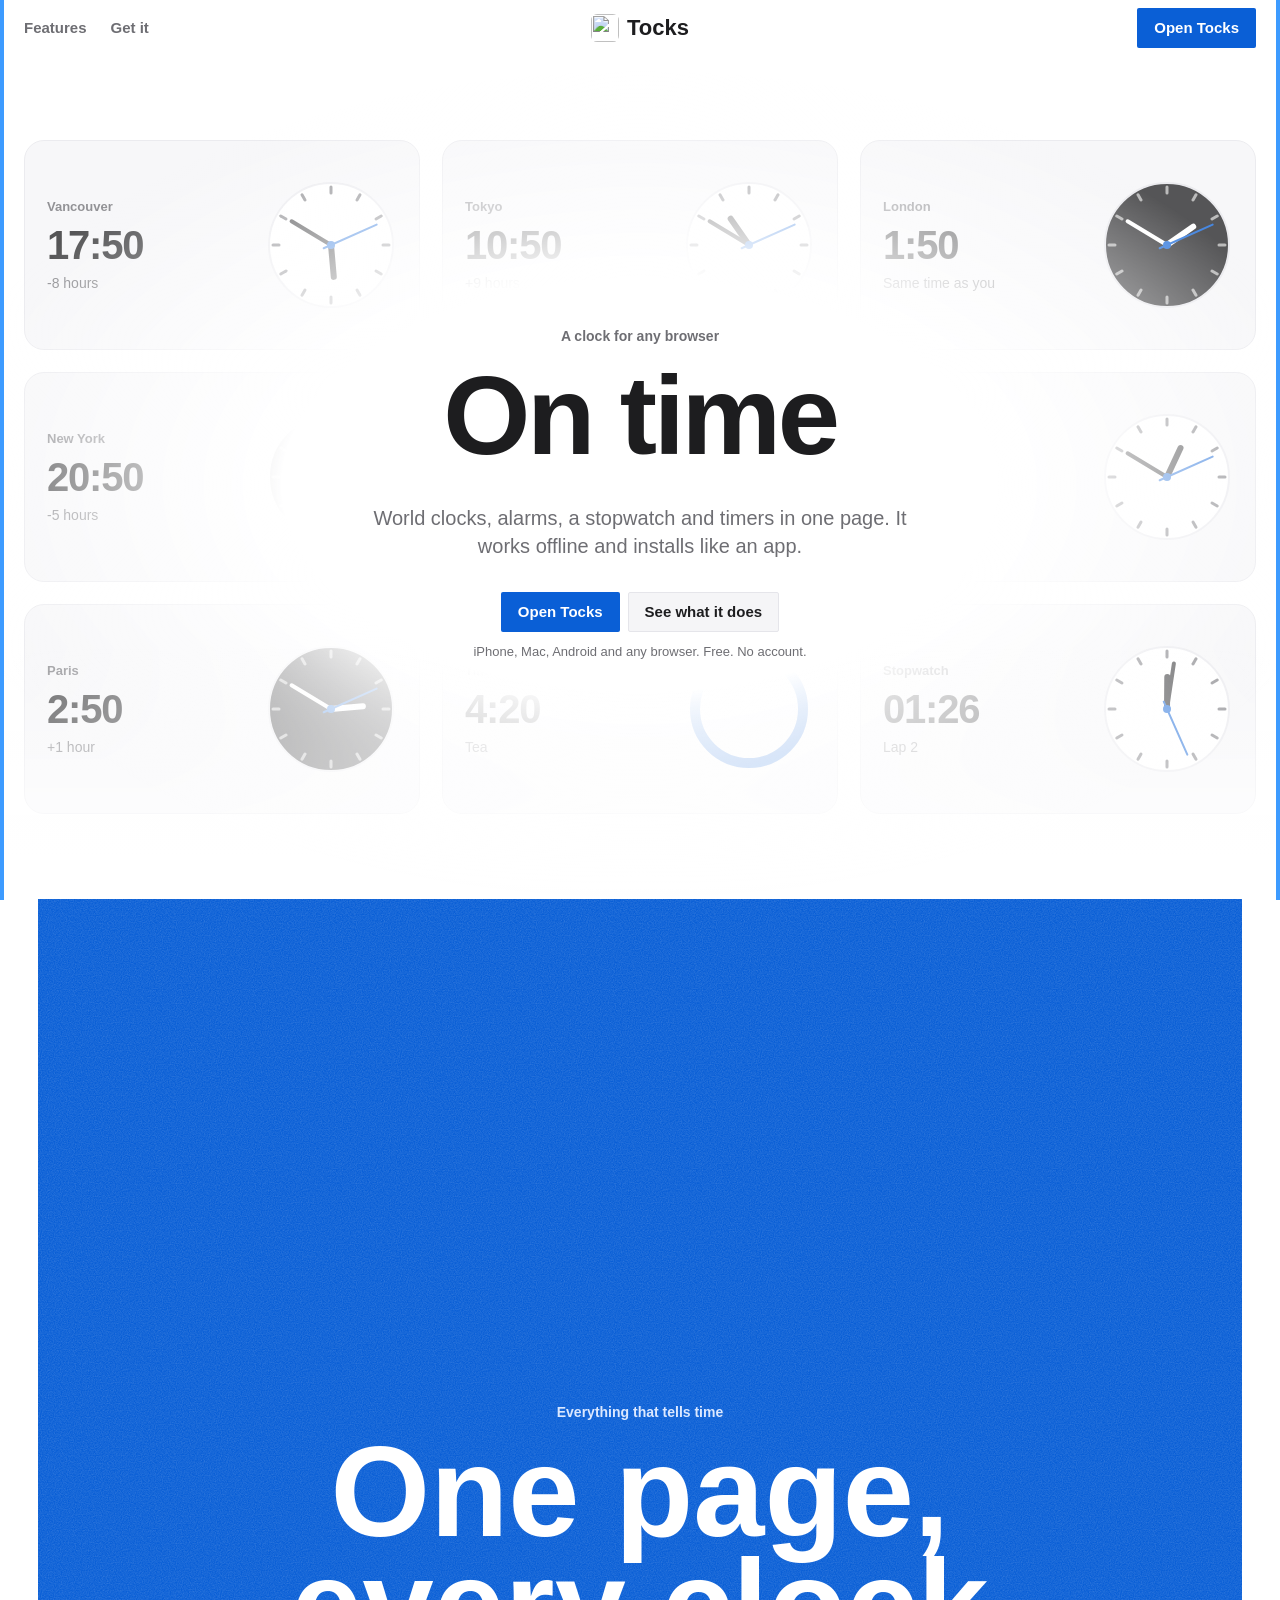
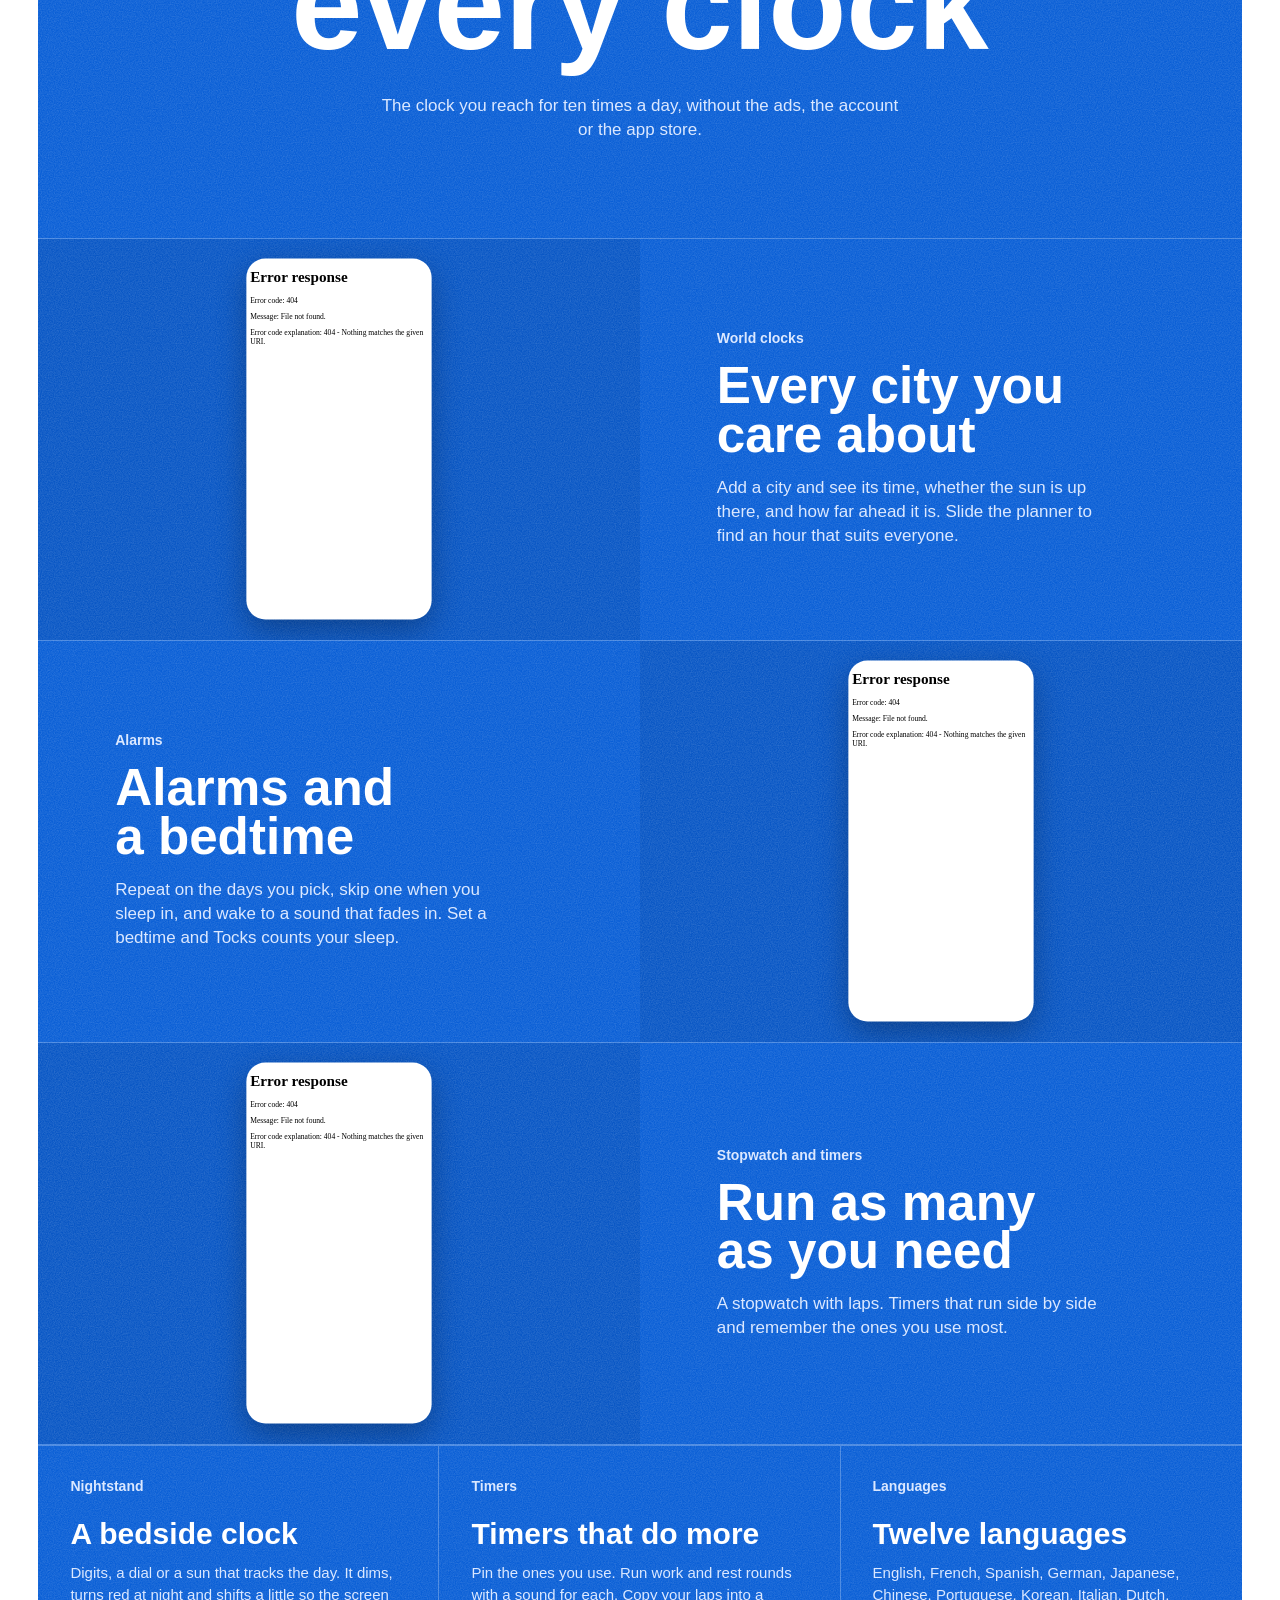
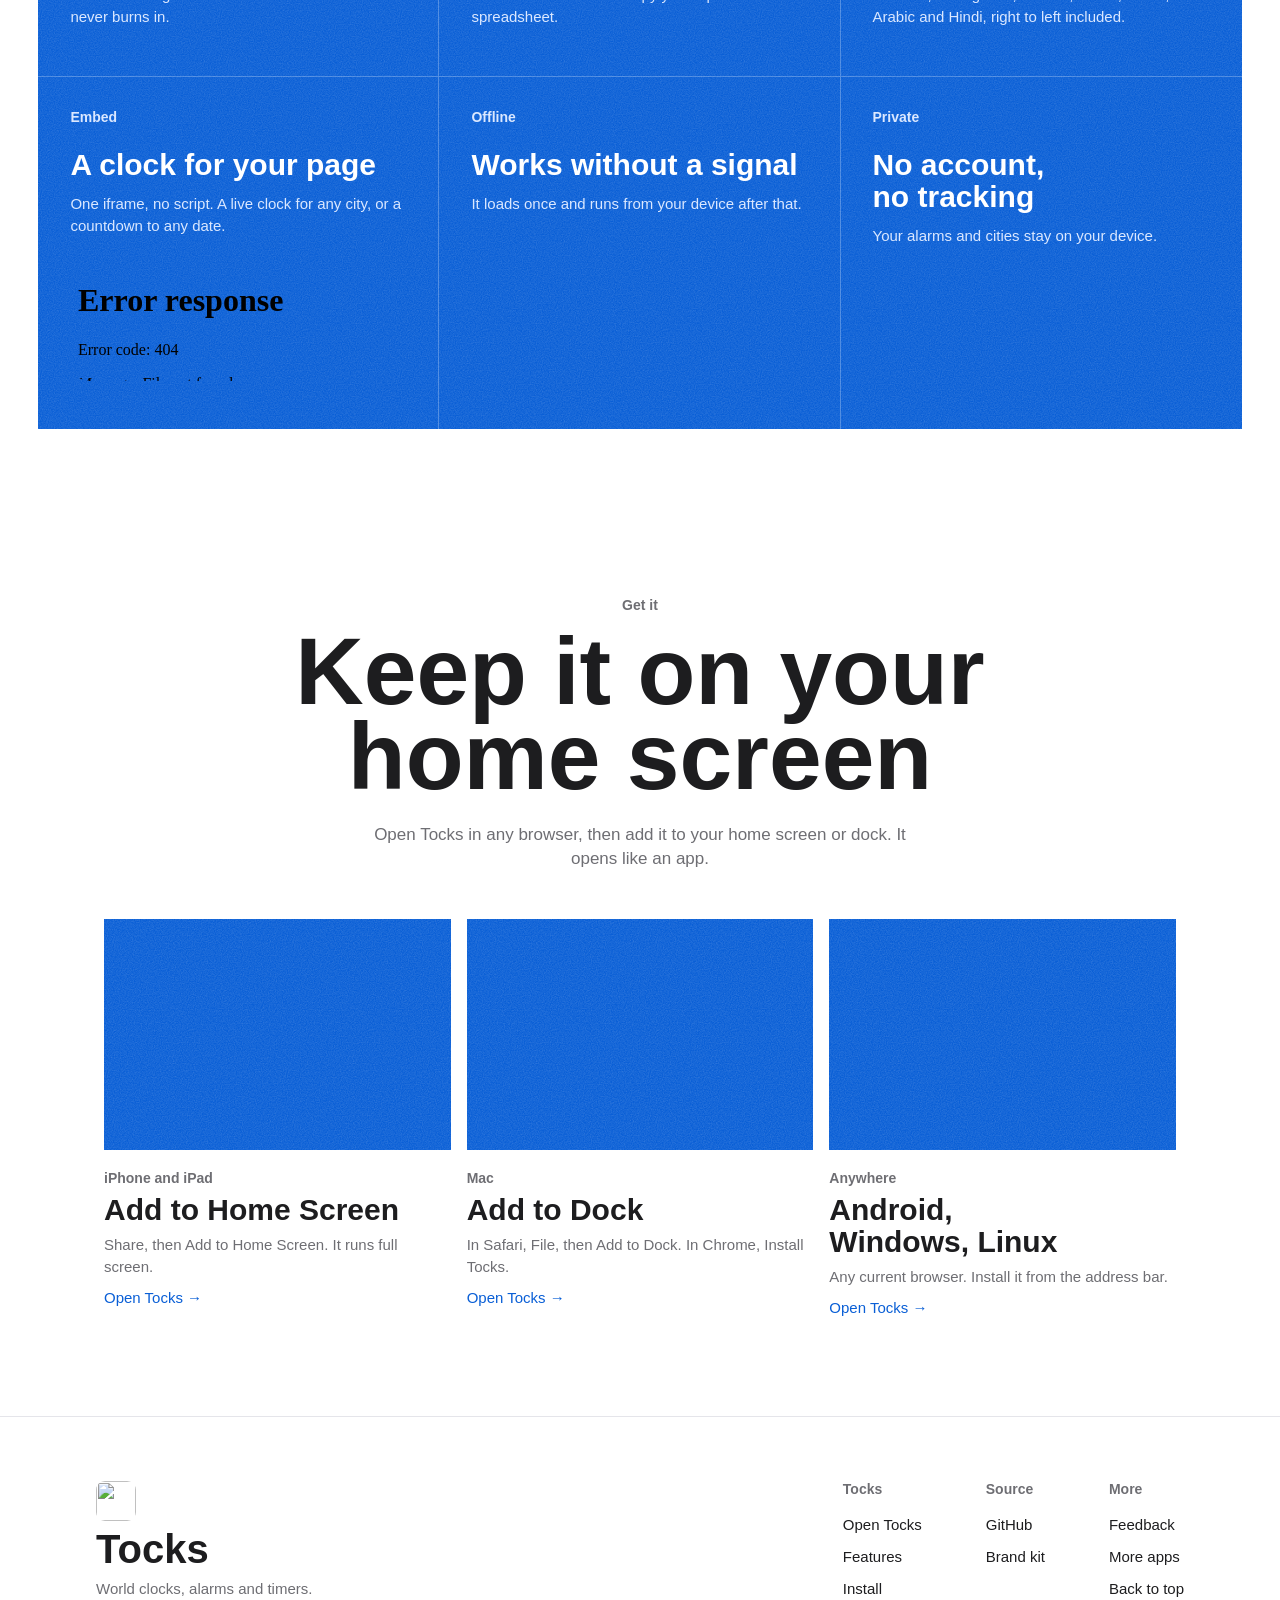
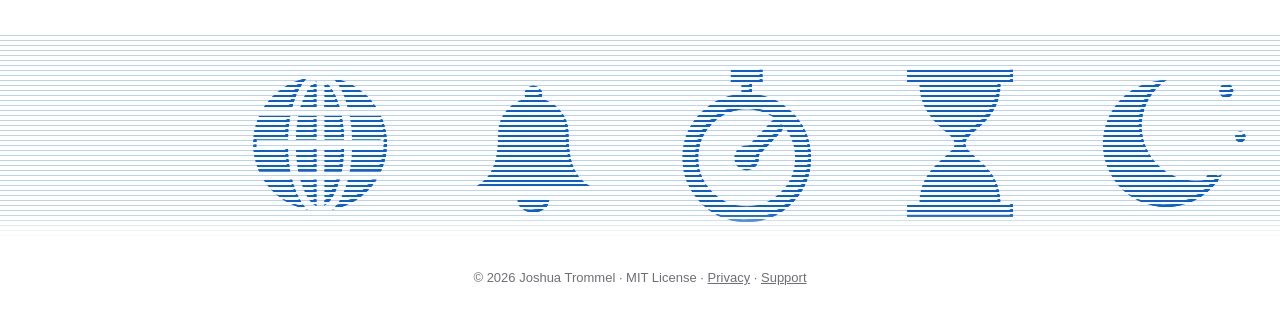
==== commit f8d6d061: "Rename Clear Clock to Tocks One word, per the house rule.  Co-Authored-By: Claude Opus 5.5 <noreply@" ====
--- a/index.html
+++ b/index.html
@@ -4,21 +4,21 @@
 <script>document.documentElement.classList.add('js')</script>
 <meta charset="UTF-8">
 <meta name="viewport" content="width=device-width, initial-scale=1.0, viewport-fit=cover">
-<title>Clear Clock. World clocks, alarms and timers.</title>
+<title>Tocks. World clocks, alarms and timers.</title>
 <meta name="description" content="A clock for your phone, Mac or any browser. World clocks, alarms, a bedtime schedule, a stopwatch, timers and a nightstand mode. Works offline. No account.">
 <meta name="theme-color" content="#ffffff" media="(prefers-color-scheme: light)">
 <meta name="theme-color" content="#000000" media="(prefers-color-scheme: dark)">
-<link rel="canonical" href="https://clearclock.jaybulb.com/">
+<link rel="canonical" href="https://tocks.jaybulb.com/">
 <link rel="icon" href="favicon.svg?v=2" type="image/svg+xml">
 <link rel="icon" href="favicon-32.png?v=2" sizes="32x32">
 <link rel="apple-touch-icon" href="apple-touch-icon.png?v=2">
 <link rel="manifest" href="manifest.webmanifest">
 <meta property="og:type" content="website">
-<meta property="og:site_name" content="Clear Clock">
-<meta property="og:title" content="Clear Clock. World clocks, alarms and timers.">
+<meta property="og:site_name" content="Tocks">
+<meta property="og:title" content="Tocks. World clocks, alarms and timers.">
 <meta property="og:description" content="World clocks, alarms, a stopwatch and timers in one page. Works offline.">
-<meta property="og:url" content="https://clearclock.jaybulb.com/">
-<meta property="og:image" content="https://clearclock.jaybulb.com/og.png">
+<meta property="og:url" content="https://tocks.jaybulb.com/">
+<meta property="og:image" content="https://tocks.jaybulb.com/og.png">
 <meta name="twitter:card" content="summary_large_image">
 <link rel="stylesheet" href="tokens.css">
 <link rel="stylesheet" href="landing.css">
@@ -31,9 +31,9 @@
     <a href="#features">Features</a>
     <a href="#get">Get it</a>
   </nav>
-  <a class="nav-brand" href="#top" aria-label="Clear Clock home"><img src="icon.svg" alt="" width="28" height="28"><span>Clear Clock</span></a>
+  <a class="nav-brand" href="#top" aria-label="Tocks home"><img src="icon.svg" alt="" width="28" height="28"><span>Tocks</span></a>
   <div class="nav-end">
-    <a class="btn btn-solid" href="app">Open Clear Clock</a>
+    <a class="btn btn-solid" href="app">Open Tocks</a>
   </div>
 </header>
 
@@ -46,7 +46,7 @@
     <h1>On time</h1>
     <p class="lead">World clocks, alarms, a stopwatch and timers in one page. It works offline and installs like an app.</p>
     <div class="cta">
-      <a class="btn btn-solid" href="app">Open Clear Clock</a>
+      <a class="btn btn-solid" href="app">Open Tocks</a>
       <a class="btn btn-ghost" href="#features">See what it does</a>
     </div>
     <p class="fine">iPhone, Mac, Android and any browser. Free. No account.</p>
@@ -64,15 +64,15 @@
     </div>
   </div>
   <div class="frows">
-    <article class="frow reveal"><div class="art live" data-speed=".2" style="--img: url(art/world.png)"><iframe class="demo-app" src="app?demo=world" title="Clear Clock World Clock, playing by itself" tabindex="-1" loading="lazy"></iframe></div><div><p class="label">World clocks</p><h3>Every city you care about</h3><p>Add a city and see its time, whether the sun is up there, and how far ahead it is. Slide the planner to find an hour that suits everyone.</p></div></article>
-    <article class="frow reveal"><div class="art live" data-speed=".2" style="--img: url(art/alarm.png)"><iframe class="demo-app" src="app?demo=alarms" title="Clear Clock Alarms, playing by itself" tabindex="-1" loading="lazy"></iframe></div><div><p class="label">Alarms</p><h3>Alarms and a bedtime</h3><p>Repeat on the days you pick, skip one when you sleep in, and wake to a sound that fades in. Set a bedtime and Clear Clock counts your sleep.</p></div></article>
-    <article class="frow reveal"><div class="art live" data-speed=".2" style="--img: url(art/timer.png)"><iframe class="demo-app" src="app?demo=stopwatch" title="Clear Clock Stopwatch, playing by itself" tabindex="-1" loading="lazy"></iframe></div><div><p class="label">Stopwatch and timers</p><h3>Run as many as you need</h3><p>A stopwatch with laps. Timers that run side by side and remember the ones you use most.</p></div></article>
+    <article class="frow reveal"><div class="art live" data-speed=".2" style="--img: url(art/world.png)"><iframe class="demo-app" src="app?demo=world" title="Tocks World Clock, playing by itself" tabindex="-1" loading="lazy"></iframe></div><div><p class="label">World clocks</p><h3>Every city you care about</h3><p>Add a city and see its time, whether the sun is up there, and how far ahead it is. Slide the planner to find an hour that suits everyone.</p></div></article>
+    <article class="frow reveal"><div class="art live" data-speed=".2" style="--img: url(art/alarm.png)"><iframe class="demo-app" src="app?demo=alarms" title="Tocks Alarms, playing by itself" tabindex="-1" loading="lazy"></iframe></div><div><p class="label">Alarms</p><h3>Alarms and a bedtime</h3><p>Repeat on the days you pick, skip one when you sleep in, and wake to a sound that fades in. Set a bedtime and Tocks counts your sleep.</p></div></article>
+    <article class="frow reveal"><div class="art live" data-speed=".2" style="--img: url(art/timer.png)"><iframe class="demo-app" src="app?demo=stopwatch" title="Tocks Stopwatch, playing by itself" tabindex="-1" loading="lazy"></iframe></div><div><p class="label">Stopwatch and timers</p><h3>Run as many as you need</h3><p>A stopwatch with laps. Timers that run side by side and remember the ones you use most.</p></div></article>
   </div>
   <div class="cells">
     <article class="cell reveal"><p class="label">Nightstand</p><h3>A bedside clock</h3><p>Digits, a dial or a sun that tracks the day. It dims, turns red at night and shifts a little so the screen never burns in.</p></article>
     <article class="cell reveal"><p class="label">Timers</p><h3>Timers that do more</h3><p>Pin the ones you use. Run work and rest rounds with a sound for each. Copy your laps into a spreadsheet.</p></article>
     <article class="cell reveal"><p class="label">Languages</p><h3>Twelve languages</h3><p>English, French, Spanish, German, Japanese, Chinese, Portuguese, Korean, Italian, Dutch, Arabic and Hindi, right to left included.</p></article>
-    <article class="cell reveal"><p class="label">Embed</p><h3>A clock for your page</h3><p>One iframe, no script. A live clock for any city, or a countdown to any date.</p><iframe class="embed" src="embed?city=Tokyo" title="A Clear Clock clock for Tokyo, embedded" loading="lazy"></iframe></article>
+    <article class="cell reveal"><p class="label">Embed</p><h3>A clock for your page</h3><p>One iframe, no script. A live clock for any city, or a countdown to any date.</p><iframe class="embed" src="embed?city=Tokyo" title="A Tocks clock for Tokyo, embedded" loading="lazy"></iframe></article>
     <article class="cell reveal"><p class="label">Offline</p><h3>Works without a signal</h3><p>It loads once and runs from your device after that.</p></article>
     <article class="cell reveal"><p class="label">Private</p><h3>No account, no tracking</h3><p>Your alarms and cities stay on your device.</p></article>
   </div>
@@ -83,19 +83,19 @@
     <i class="mark reveal" aria-hidden="true"></i>
     <p class="label reveal">Get it</p>
     <h2 class="reveal">Keep it on your home screen</h2>
-    <p class="body reveal">Open Clear Clock in any browser, then add it to your home screen or dock. It opens like an app.</p>
+    <p class="body reveal">Open Tocks in any browser, then add it to your home screen or dock. It opens like an app.</p>
     <div class="prods">
       <article class="prod reveal">
         <div class="art prod-art" data-speed=".1" style="--img: url(art/card-stopwatch.png)" aria-hidden="true"></div>
-        <p class="label">iPhone and iPad</p><h3>Add to Home Screen</h3><p>Share, then Add to Home Screen. It runs full screen.</p><a href="app">Open Clear Clock &rarr;</a>
+        <p class="label">iPhone and iPad</p><h3>Add to Home Screen</h3><p>Share, then Add to Home Screen. It runs full screen.</p><a href="app">Open Tocks &rarr;</a>
       </article>
       <article class="prod reveal">
         <div class="art prod-art" data-speed=".1" style="--img: url(art/card-pendulum.png)" aria-hidden="true"></div>
-        <p class="label">Mac</p><h3>Add to Dock</h3><p>In Safari, File, then Add to Dock. In Chrome, Install Clear Clock.</p><a href="app">Open Clear Clock &rarr;</a>
+        <p class="label">Mac</p><h3>Add to Dock</h3><p>In Safari, File, then Add to Dock. In Chrome, Install Tocks.</p><a href="app">Open Tocks &rarr;</a>
       </article>
       <article class="prod reveal">
         <div class="art prod-art" data-speed=".1" style="--img: url(art/card-night.png)" aria-hidden="true"></div>
-        <p class="label">Anywhere</p><h3>Android, Windows, Linux</h3><p>Any current browser. Install it from the address bar.</p><a href="app">Open Clear Clock &rarr;</a>
+        <p class="label">Anywhere</p><h3>Android, Windows, Linux</h3><p>Any current browser. Install it from the address bar.</p><a href="app">Open Tocks &rarr;</a>
       </article>
     </div>
   </div>
@@ -104,11 +104,11 @@
 
 <footer class="foot">
   <div class="foot-top">
-    <div class="foot-brand"><img src="icon.svg" alt="" width="40" height="40"><b>Clear Clock</b><p>World clocks, alarms and timers.</p></div>
+    <div class="foot-brand"><img src="icon.svg" alt="" width="40" height="40"><b>Tocks</b><p>World clocks, alarms and timers.</p></div>
     <nav class="foot-cols" aria-label="Footer">
-      <div><p class="label">Clear Clock</p><a href="app">Open Clear Clock</a><a href="#features">Features</a><a href="#get">Install</a></div>
-      <div><p class="label">Source</p><a href="https://github.com/nulljosh/clearclock">GitHub</a><a href="https://github.com/nulljosh/clearclock/blob/main/brand/BRAND.md">Brand kit</a></div>
-      <div><p class="label">More</p><a href="mailto:trommatic@icloud.com?subject=Clear Clock">Feedback</a><a href="https://jaybulb.com">More apps</a><a href="#top">Back to top</a></div>
+      <div><p class="label">Tocks</p><a href="app">Open Tocks</a><a href="#features">Features</a><a href="#get">Install</a></div>
+      <div><p class="label">Source</p><a href="https://github.com/nulljosh/tocks">GitHub</a><a href="https://github.com/nulljosh/tocks/blob/main/brand/BRAND.md">Brand kit</a></div>
+      <div><p class="label">More</p><a href="mailto:trommatic@icloud.com?subject=Tocks">Feedback</a><a href="https://jaybulb.com">More apps</a><a href="#top">Back to top</a></div>
     </nav>
   </div>
   <div class="word-band" aria-hidden="true"><canvas class="word-canvas"></canvas>
--- a/tokens.css
+++ b/tokens.css
@@ -1,5 +1,5 @@
-/* Clear Clock design tokens. One source for the landing and the app. Shared system: 8 point grid, one radius set,
-   48 point capsule controls. Blue is the only colour Clear Clock owns. */
+/* Tocks design tokens. One source for the landing and the app. Shared system: 8 point grid, one radius set,
+   48 point capsule controls. Blue is the only colour Tocks owns. */
 
 :root {
   /* colour */
--- a/landing.css
+++ b/landing.css
@@ -1,4 +1,4 @@
-/* Clear Clock landing, after Bugle and Hermes: a white page in a thin blue rule, giant bold headlines set like a
+/* Tocks landing, after Bugle and Hermes: a white page in a thin blue rule, giant bold headlines set like a
    masthead, tiny labels, small square buttons, and one full-bleed vermilion band where the clockwork
    sits in halftone. Every colour, both faces and the radii come from tokens.css. */
 :root {
--- a/hero.css
+++ b/hero.css
@@ -1,4 +1,4 @@
-/* Hero: Clear Clock's own screens behind the copy, live: world clocks on the real time in each city, a timer running
+/* Hero: Tocks's own screens behind the copy, live: world clocks on the real time in each city, a timer running
    down, a stopwatch counting laps. Blended into the page; parallax in hero.js. */
 .hero { isolation: isolate; min-height: 100svh; display: grid; align-items: center; background: var(--bg); }
 .hero > .hero-copy { z-index: 2; }
